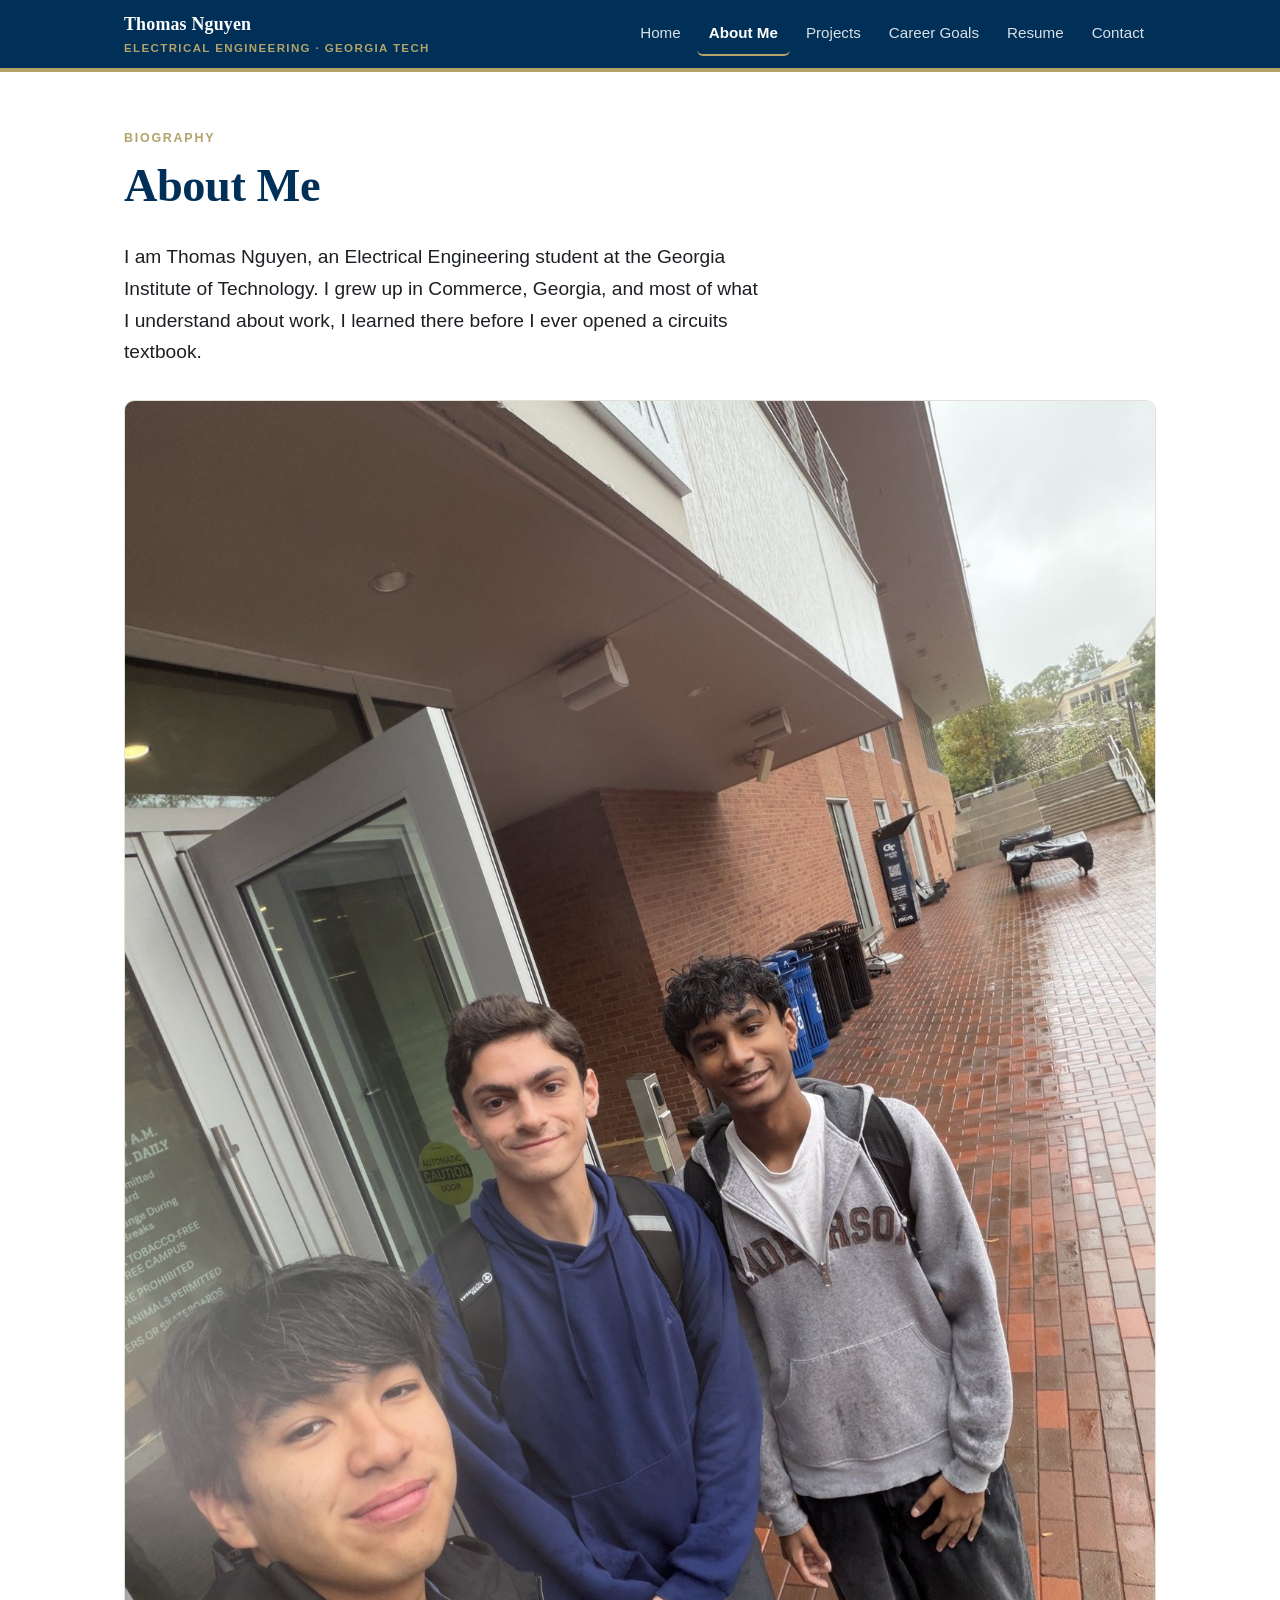
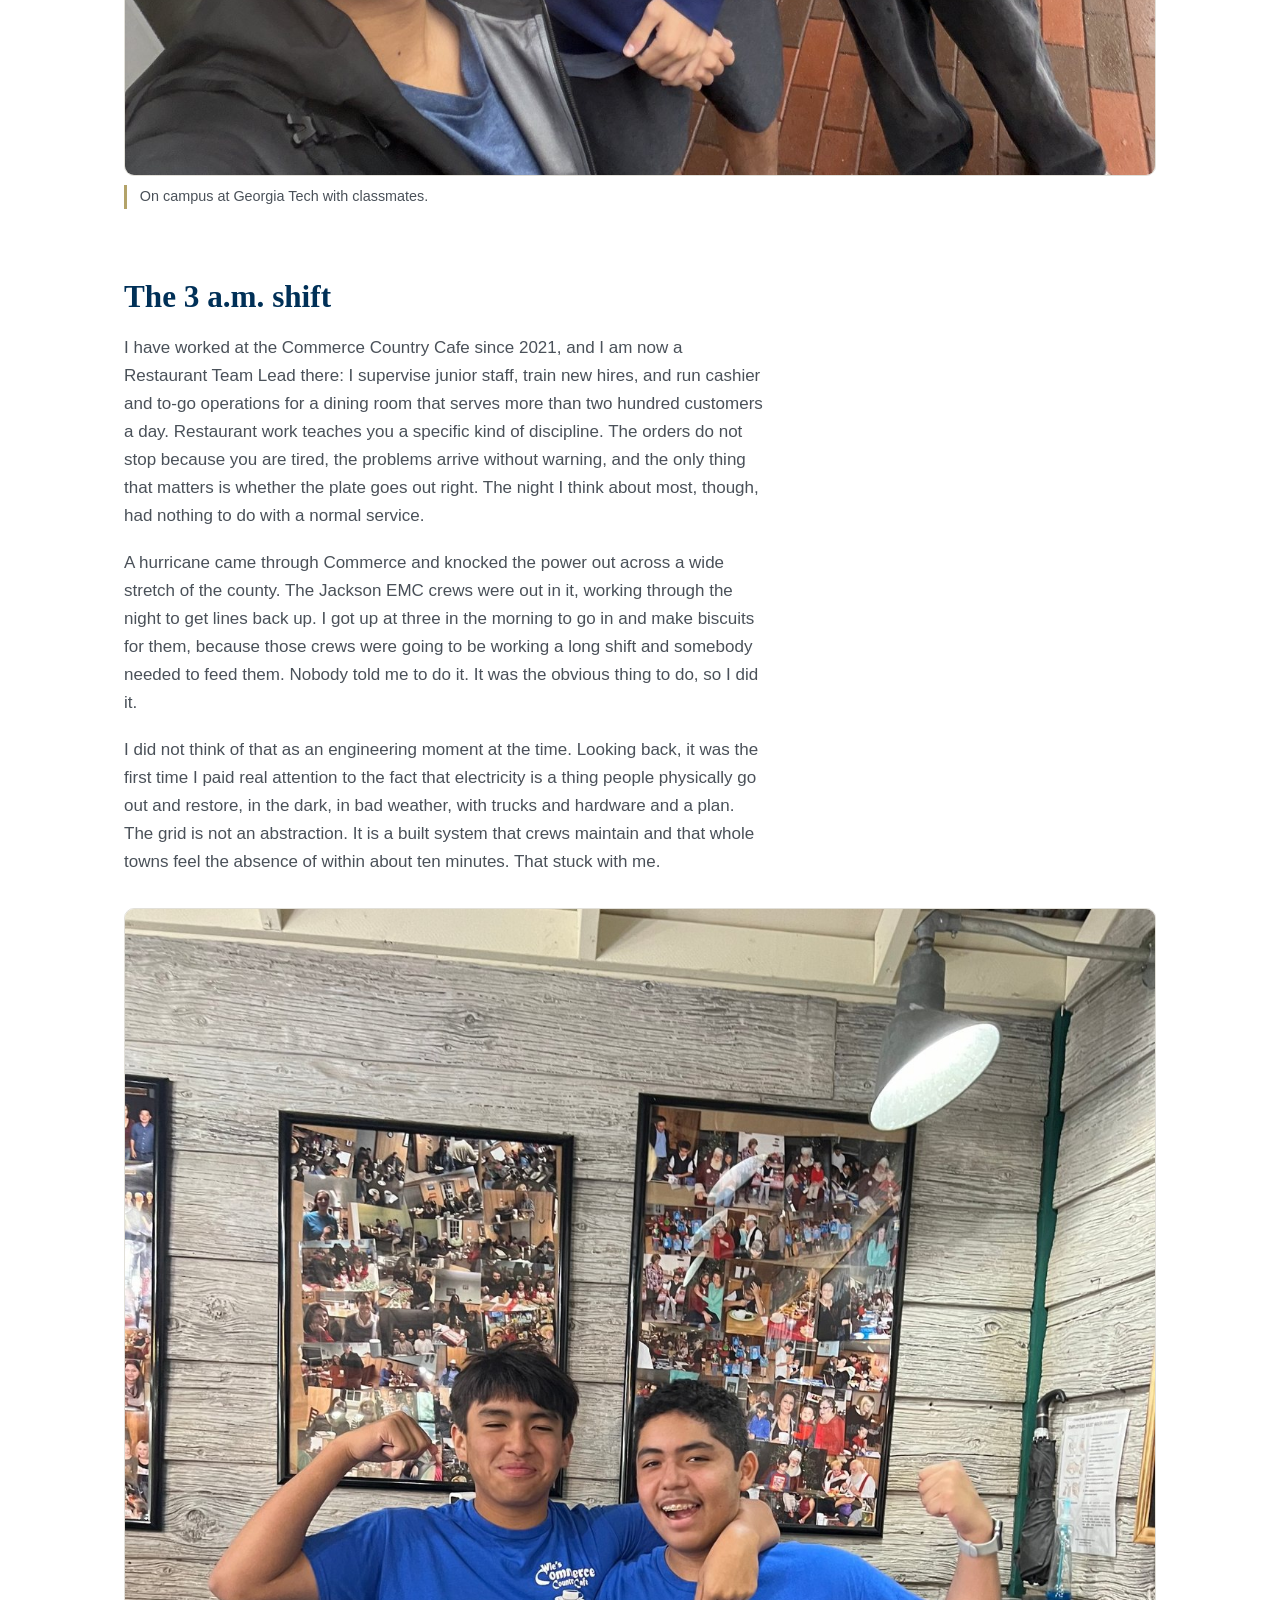
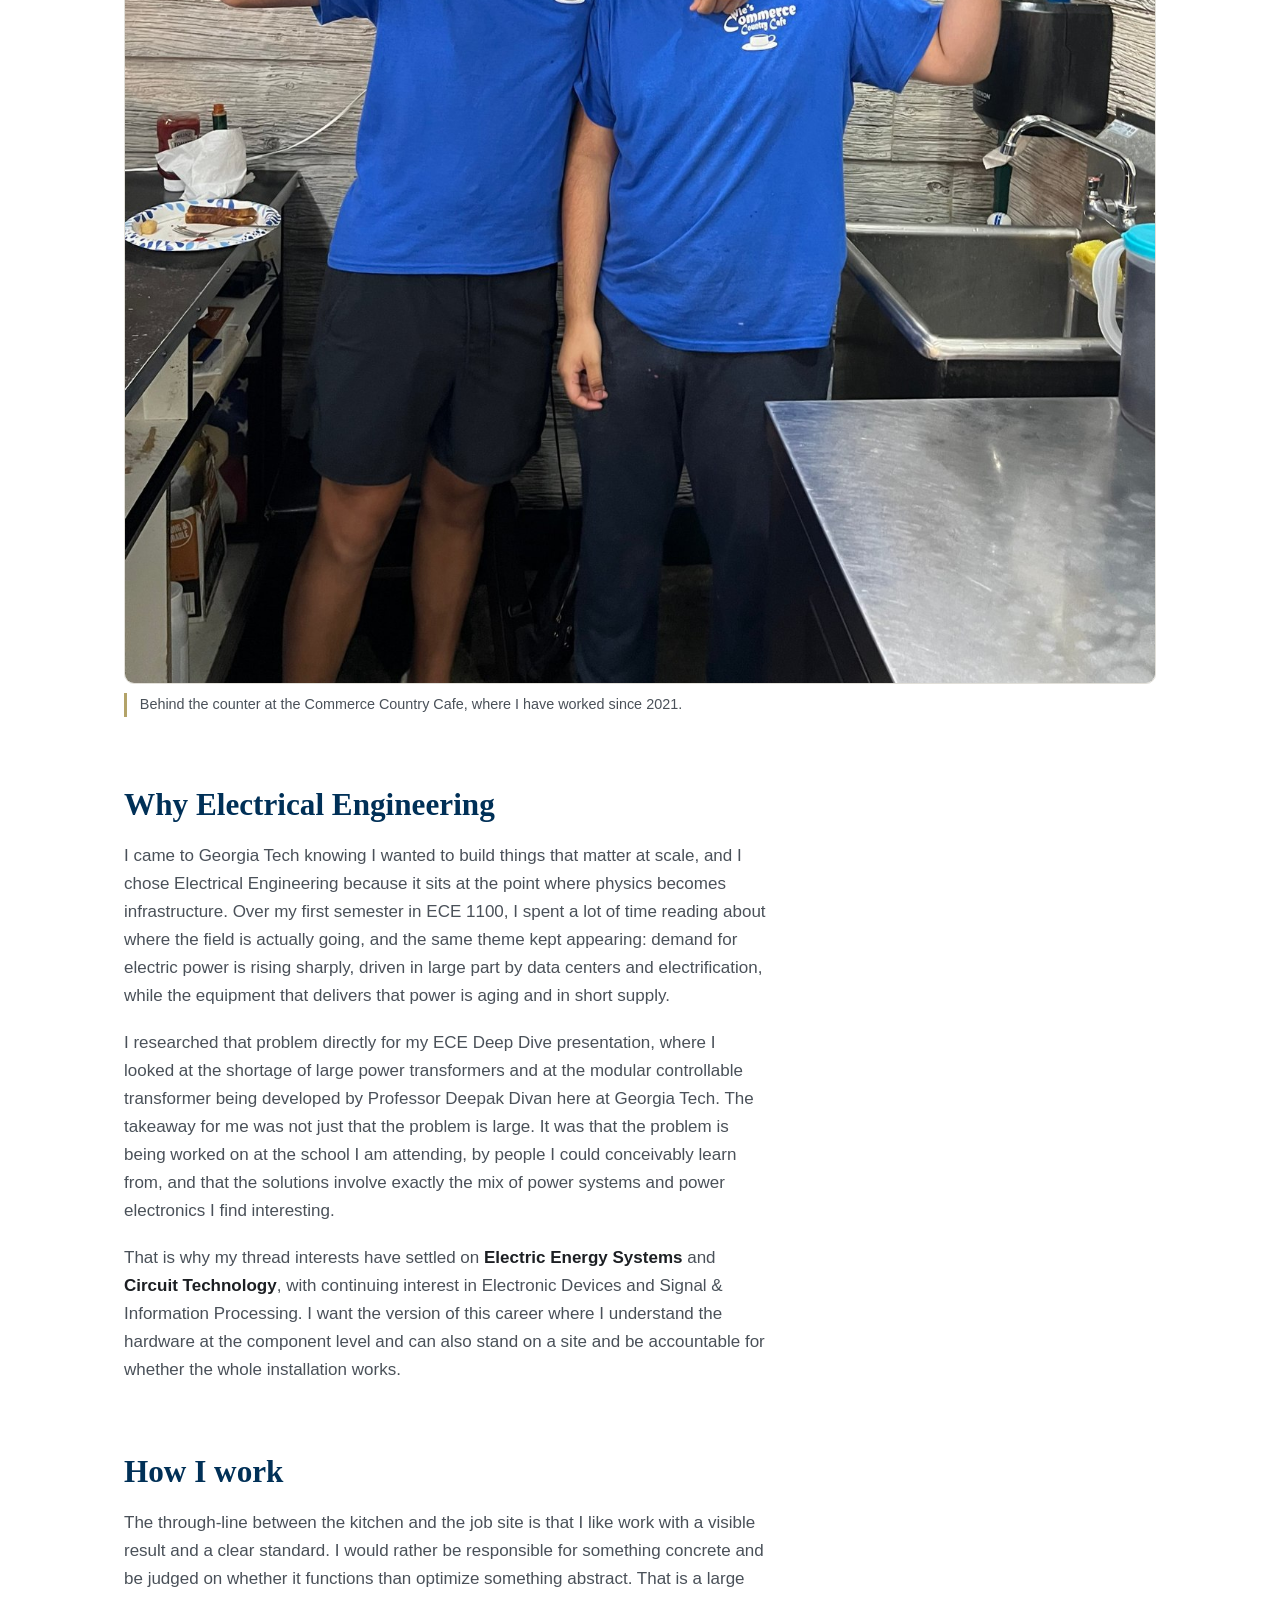
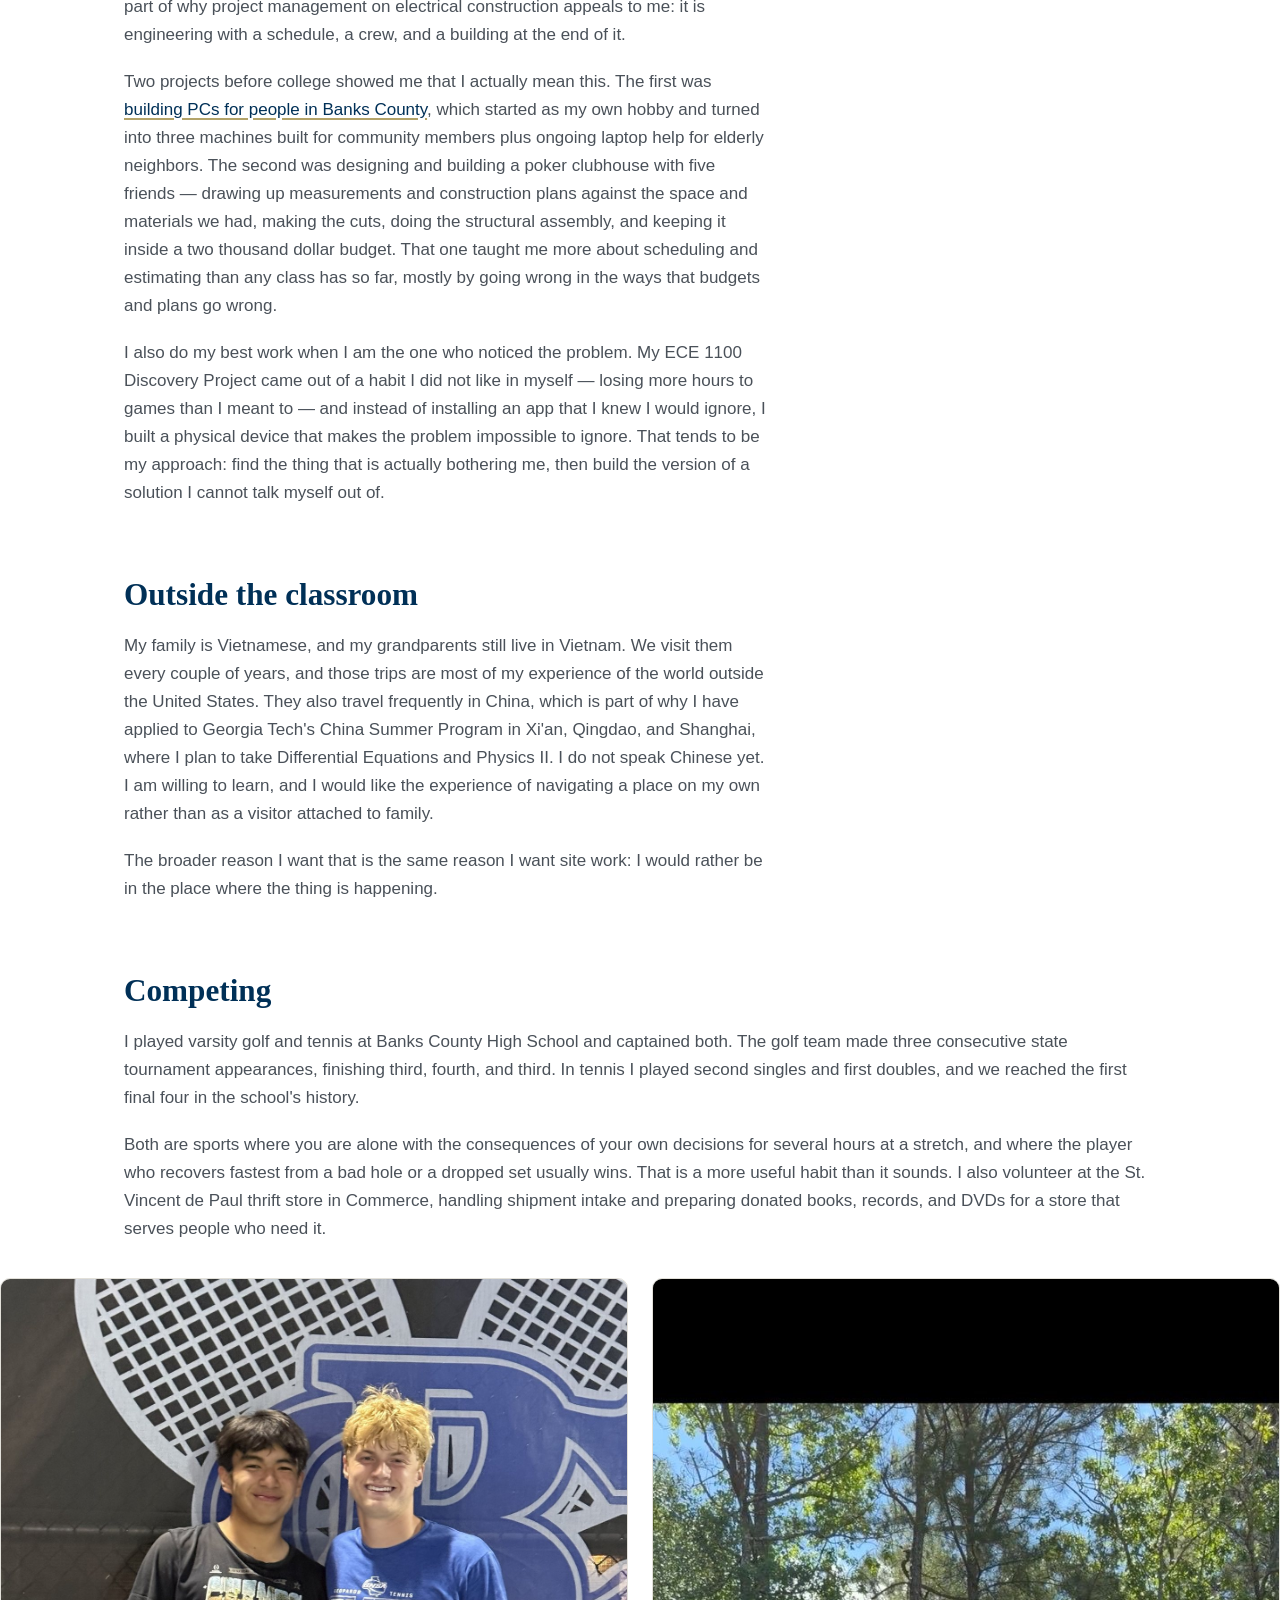
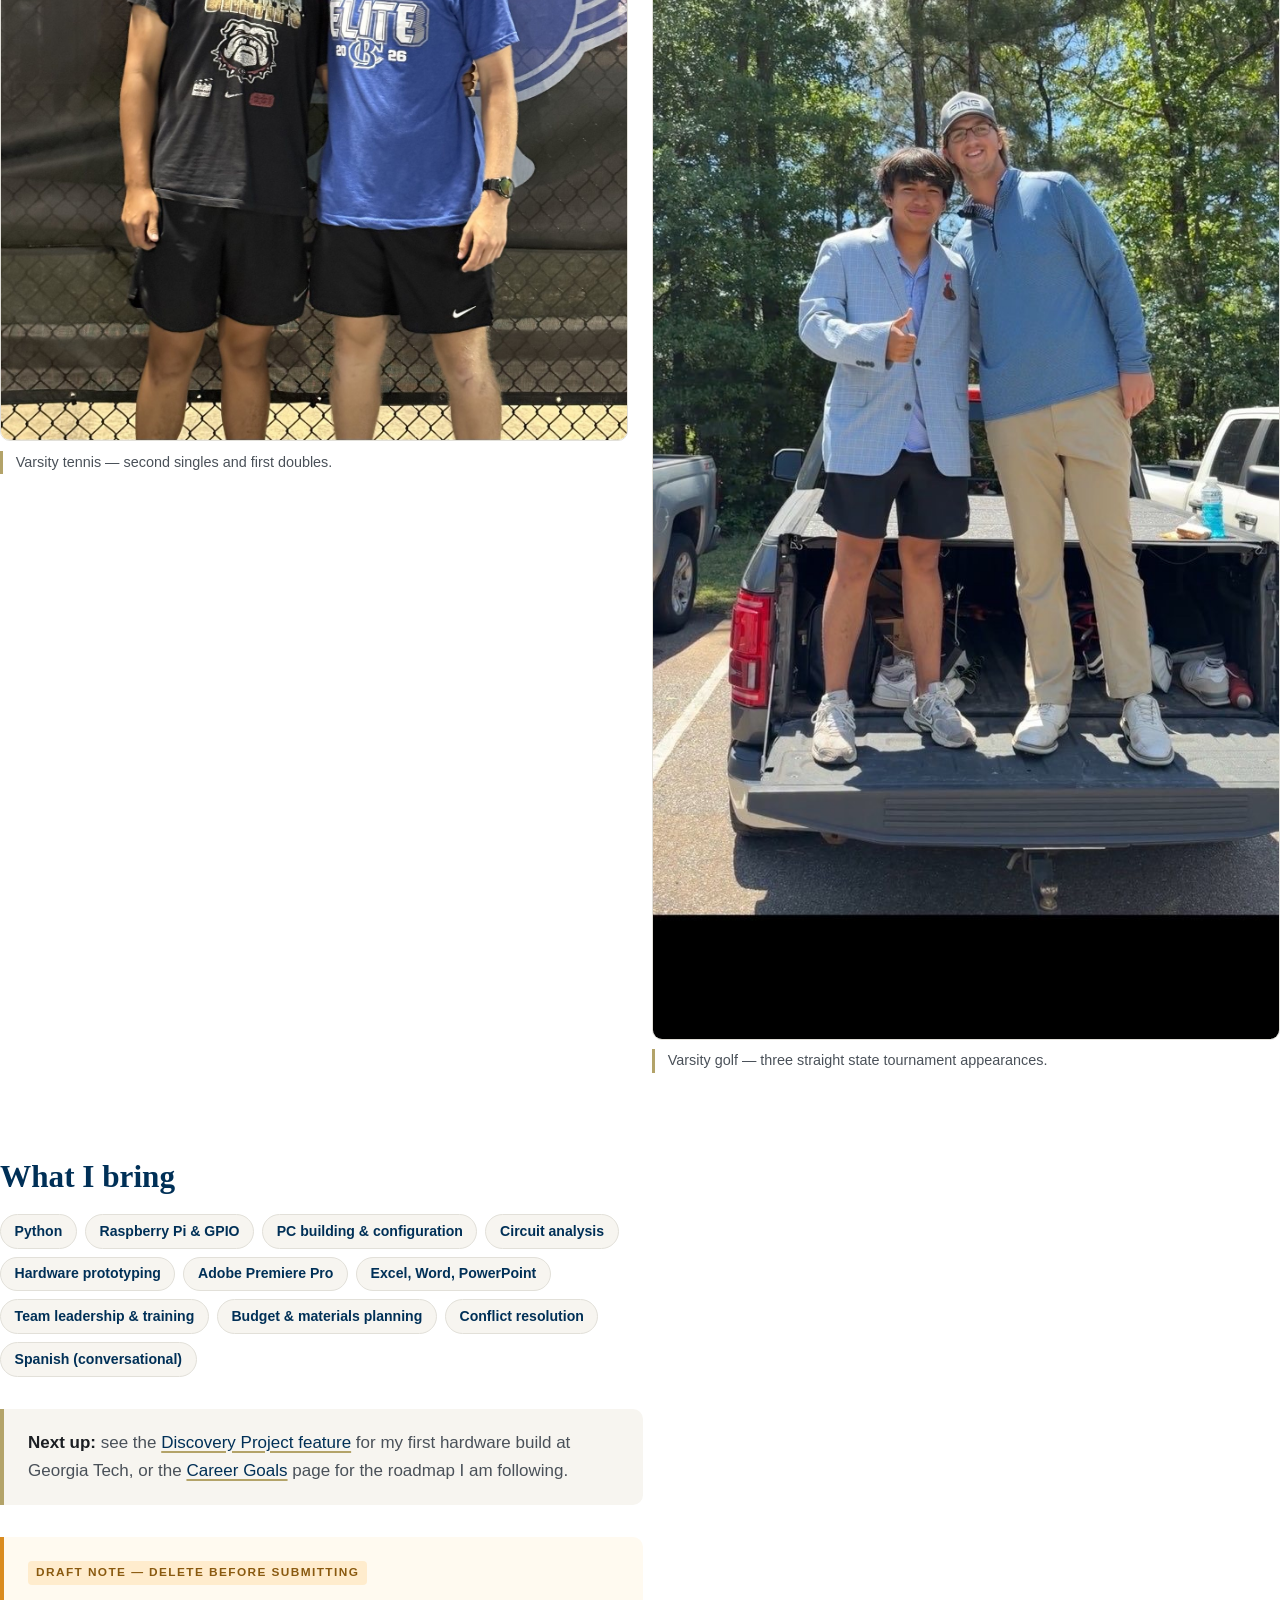
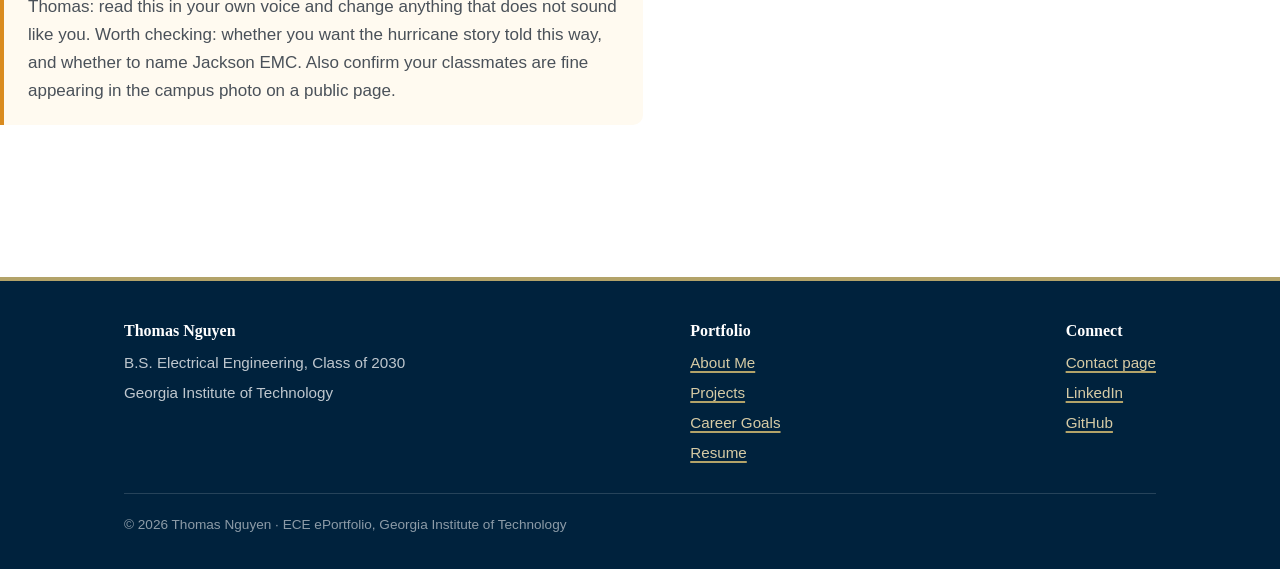
==== about.html @ ccd6135b "New cover portrait, cafe photo, and real course lists - Cover portrait cropped from the beach photo " ====
<!DOCTYPE html>
<html lang="en">
<head>
<meta charset="utf-8">
<meta name="viewport" content="width=device-width, initial-scale=1">
<title>About Me | Thomas Nguyen</title>
<meta name="description" content="Biography of Thomas Nguyen, Electrical Engineering student at Georgia Tech from Commerce, Georgia.">
<link rel="stylesheet" href="assets/css/style.css">
</head>
<body>
<a class="skip" href="#main">Skip to content</a>

<header class="site-header">
  <div class="wrap">
    <a class="brand" href="index.html">Thomas Nguyen<span>Electrical Engineering &middot; Georgia Tech</span></a>
    <button class="nav-toggle" aria-expanded="false" aria-controls="site-nav">Menu</button>
    <nav class="site-nav" id="site-nav" aria-label="Main">
      <ul>
        <li><a href="index.html">Home</a></li>
        <li><a href="about.html" aria-current="page">About Me</a></li>
        <li><a href="projects.html">Projects</a></li>
        <li><a href="career-goals.html">Career Goals</a></li>
        <li><a href="resume.html">Resume</a></li>
        <li><a href="contact.html">Contact</a></li>
      </ul>
    </nav>
  </div>
</header>

<main id="main">

  <section class="section">
    <div class="wrap">
      <div class="prose">
        <p class="eyebrow">Biography</p>
        <h1 style="margin-top:0">About Me</h1>
        <p class="lede">I am Thomas Nguyen, an Electrical Engineering student at the Georgia
          Institute of Technology. I grew up in Commerce, Georgia, and most of what I
          understand about work, I learned there before I ever opened a circuits textbook.</p>
      </div>

      <figure>
        <img src="assets/img/campus.jpg" alt="Thomas Nguyen with two classmates outside a building on the Georgia Tech campus">
        <figcaption>On campus at Georgia Tech with classmates.</figcaption>
      </figure>

      <div class="prose">
        <h2>The 3 a.m. shift</h2>
        <p>I have worked at the Commerce Country Cafe since 2021, and I am now a Restaurant
          Team Lead there: I supervise junior staff, train new hires, and run cashier and to-go
          operations for a dining room that serves more than two hundred customers a day.
          Restaurant work teaches you a specific kind of discipline. The orders do not stop
          because you are tired, the problems arrive without warning, and the only thing that
          matters is whether the plate goes out right. The night I think about most, though, had
          nothing to do with a normal service.</p>
        <p>A hurricane came through Commerce and knocked the power out across a wide stretch
          of the county. The Jackson EMC crews were out in it, working through the night to
          get lines back up. I got up at three in the morning to go in and make biscuits for
          them, because those crews were going to be working a long shift and somebody needed
          to feed them. Nobody told me to do it. It was the obvious thing to do, so I did it.</p>
        <p>I did not think of that as an engineering moment at the time. Looking back, it was
          the first time I paid real attention to the fact that electricity is a thing people
          physically go out and restore, in the dark, in bad weather, with trucks and hardware
          and a plan. The grid is not an abstraction. It is a built system that crews maintain
          and that whole towns feel the absence of within about ten minutes. That stuck with me.</p>

      </div>

      <figure>
        <img src="assets/img/cafe.jpg" alt="Thomas Nguyen with a coworker in Commerce Country Cafe shirts behind the counter">
        <figcaption>Behind the counter at the Commerce Country Cafe, where I have worked since 2021.</figcaption>
      </figure>

      <div class="prose">
        <h2>Why Electrical Engineering</h2>
        <p>I came to Georgia Tech knowing I wanted to build things that matter at scale, and
          I chose Electrical Engineering because it sits at the point where physics becomes
          infrastructure. Over my first semester in ECE 1100, I spent a lot of time reading
          about where the field is actually going, and the same theme kept appearing: demand
          for electric power is rising sharply, driven in large part by data centers and
          electrification, while the equipment that delivers that power is aging and in short
          supply.</p>
        <p>I researched that problem directly for my ECE Deep Dive presentation, where I
          looked at the shortage of large power transformers and at the modular controllable
          transformer being developed by Professor Deepak Divan here at Georgia Tech. The
          takeaway for me was not just that the problem is large. It was that the problem is
          being worked on at the school I am attending, by people I could conceivably learn
          from, and that the solutions involve exactly the mix of power systems and power
          electronics I find interesting.</p>
        <p>That is why my thread interests have settled on <strong>Electric Energy Systems</strong>
          and <strong>Circuit Technology</strong>, with continuing interest in Electronic
          Devices and Signal &amp; Information Processing. I want the version of this career
          where I understand the hardware at the component level and can also stand on a site
          and be accountable for whether the whole installation works.</p>

        <h2>How I work</h2>
        <p>The through-line between the kitchen and the job site is that I like work with a
          visible result and a clear standard. I would rather be responsible for something
          concrete and be judged on whether it functions than optimize something abstract.
          That is a large part of why project management on electrical construction appeals
          to me: it is engineering with a schedule, a crew, and a building at the end of it.</p>
        <p>Two projects before college showed me that I actually mean this. The first was
          <a href="pc-building.html">building PCs for people in Banks County</a>, which started as
          my own hobby and turned into three machines built for community members plus ongoing
          laptop help for elderly neighbors. The second was designing and building a poker
          clubhouse with five friends &mdash; drawing up measurements and construction plans
          against the space and materials we had, making the cuts, doing the structural assembly,
          and keeping it inside a two thousand dollar budget. That one taught me more about
          scheduling and estimating than any class has so far, mostly by going wrong in the ways
          that budgets and plans go wrong.</p>
        <p>I also do my best work when I am the one who noticed the problem. My ECE 1100
          Discovery Project came out of a habit I did not like in myself &mdash; losing more
          hours to games than I meant to &mdash; and instead of installing an app that I knew
          I would ignore, I built a physical device that makes the problem impossible to
          ignore. That tends to be my approach: find the thing that is actually bothering me,
          then build the version of a solution I cannot talk myself out of.</p>

        <h2>Outside the classroom</h2>
        <p>My family is Vietnamese, and my grandparents still live in Vietnam. We visit them
          every couple of years, and those trips are most of my experience of the world
          outside the United States. They also travel frequently in China, which is part of
          why I have applied to Georgia Tech's China Summer Program in Xi'an, Qingdao, and
          Shanghai, where I plan to take Differential Equations and Physics II. I do not speak
          Chinese yet. I am willing to learn, and I would like the experience of navigating a
          place on my own rather than as a visitor attached to family.</p>
        <p>The broader reason I want that is the same reason I want site work: I would rather
          be in the place where the thing is happening.</p>
      </div>

        <h2>Competing</h2>
        <p>I played varsity golf and tennis at Banks County High School and captained both. The
          golf team made three consecutive state tournament appearances, finishing third, fourth,
          and third. In tennis I played second singles and first doubles, and we reached the
          first final four in the school's history.</p>
        <p>Both are sports where you are alone with the consequences of your own decisions for
          several hours at a stretch, and where the player who recovers fastest from a bad hole or
          a dropped set usually wins. That is a more useful habit than it sounds. I also volunteer
          at the St. Vincent de Paul thrift store in Commerce, handling shipment intake and
          preparing donated books, records, and DVDs for a store that serves people who need it.</p>
      </div>

      <div class="grid" style="grid-template-columns:repeat(auto-fit,minmax(280px,1fr))">
        <figure style="margin:1rem 0">
          <img src="assets/img/tennis.jpg" alt="Thomas Nguyen with a teammate at the tennis courts">
          <figcaption>Varsity tennis &mdash; second singles and first doubles.</figcaption>
        </figure>
        <figure style="margin:1rem 0">
          <img src="assets/img/golf.jpg" alt="Thomas Nguyen in a blazer with a teammate at a golf tournament">
          <figcaption>Varsity golf &mdash; three straight state tournament appearances.</figcaption>
        </figure>
      </div>

      <div class="prose">

      <h2 class="prose">What I bring</h2>
      <ul class="tags">
        <li>Python</li>
        <li>Raspberry Pi &amp; GPIO</li>
        <li>PC building &amp; configuration</li>
        <li>Circuit analysis</li>
        <li>Hardware prototyping</li>
        <li>Adobe Premiere Pro</li>
        <li>Excel, Word, PowerPoint</li>
        <li>Team leadership &amp; training</li>
        <li>Budget &amp; materials planning</li>
        <li>Conflict resolution</li>
        <li>Spanish (conversational)</li>
      </ul>

      <div class="callout">
        <p><strong>Next up:</strong> see the <a href="discovery-project.html">Discovery Project
          feature</a> for my first hardware build at Georgia Tech, or the
          <a href="career-goals.html">Career Goals</a> page for the roadmap I am following.</p>
      </div>

      <div class="callout callout--todo">
        <p class="callout__label">Draft note &mdash; delete before submitting</p>
        <p>Thomas: read this in your own voice and change anything that does not sound like you.
          Worth checking: whether you want the hurricane story told this way, and whether to name
          Jackson EMC. Also confirm your classmates are fine appearing in the campus photo on a
          public page.</p>
      </div>
    </div>
  </section>

</main>

<footer class="site-footer">
  <div class="wrap">
    <div>
      <h3>Thomas Nguyen</h3>
      <ul>
        <li>B.S. Electrical Engineering, Class of 2030</li>
        <li>Georgia Institute of Technology</li>
      </ul>
    </div>
    <div>
      <h3>Portfolio</h3>
      <ul>
        <li><a href="about.html">About Me</a></li>
        <li><a href="projects.html">Projects</a></li>
        <li><a href="career-goals.html">Career Goals</a></li>
        <li><a href="resume.html">Resume</a></li>
      </ul>
    </div>
    <div>
      <h3>Connect</h3>
      <ul>
        <li><a href="contact.html">Contact page</a></li>
        <li><a href="https://www.linkedin.com/in/thomasngt01" target="_blank" rel="noopener">LinkedIn</a></li>
        <li><a href="https://github.com/thethomas170">GitHub</a></li>
      </ul>
    </div>
    <p class="fine">&copy; 2026 Thomas Nguyen &middot; ECE ePortfolio, Georgia Institute of Technology</p>
  </div>
</footer>

<script>
  (function () {
    var btn = document.querySelector('.nav-toggle');
    var nav = document.getElementById('site-nav');
    if (!btn || !nav) return;
    btn.addEventListener('click', function () {
      var open = nav.classList.toggle('is-open');
      btn.setAttribute('aria-expanded', open ? 'true' : 'false');
    });
  })();
</script>
</body>
</html>
---- assets/css/style.css ----
/* ===========================================================
   Thomas Nguyen — ECE ePortfolio
   Georgia Tech palette: Tech Navy #003057, Tech Gold #B3A369
   =========================================================== */

:root {
  --navy: #003057;
  --navy-deep: #00223d;
  --gold: #b3a369;
  --gold-light: #d6cba5;
  --ink: #1c1f23;
  --ink-soft: #4a5159;
  --paper: #ffffff;
  --paper-warm: #f7f5f0;
  --line: #e2e0d9;
  --maxw: 1080px;
  --radius: 10px;
  --shadow: 0 1px 3px rgba(0, 48, 87, 0.08), 0 8px 24px rgba(0, 48, 87, 0.06);
}

*,
*::before,
*::after {
  box-sizing: border-box;
}

html {
  scroll-behavior: smooth;
}

body {
  margin: 0;
  font-family: "Source Sans 3", "Source Sans Pro", -apple-system,
    BlinkMacSystemFont, "Segoe UI", Roboto, Helvetica, Arial, sans-serif;
  font-size: 1.0625rem;
  line-height: 1.65;
  color: var(--ink);
  background: var(--paper);
  -webkit-font-smoothing: antialiased;
}

/* ---------- Typography ---------- */

h1,
h2,
h3,
h4 {
  font-family: Georgia, "Times New Roman", serif;
  color: var(--navy);
  line-height: 1.2;
  margin: 0 0 0.6em;
  font-weight: 700;
}

h1 {
  font-size: clamp(2rem, 4.5vw, 2.9rem);
  letter-spacing: -0.01em;
}
h2 {
  font-size: clamp(1.5rem, 3vw, 1.95rem);
  margin-top: 2.2em;
}
h3 {
  font-size: 1.2rem;
  margin-top: 1.8em;
}
h2 + h3 {
  margin-top: 1em;
}

p,
li {
  color: var(--ink-soft);
}

p {
  margin: 0 0 1.1em;
}

a {
  color: var(--navy);
  text-decoration-color: var(--gold);
  text-decoration-thickness: 2px;
  text-underline-offset: 3px;
}

a:hover {
  color: var(--gold);
}

strong {
  color: var(--ink);
}

.lede {
  font-size: 1.2rem;
  color: var(--ink);
}

.eyebrow {
  font-family: "Source Sans 3", sans-serif;
  text-transform: uppercase;
  letter-spacing: 0.14em;
  font-size: 0.78rem;
  font-weight: 700;
  color: var(--gold);
  margin: 0 0 0.75em;
}

/* ---------- Layout ---------- */

.wrap {
  max-width: var(--maxw);
  margin: 0 auto;
  padding: 0 1.5rem;
}

.section {
  padding: 3.5rem 0;
}

.section--warm {
  background: var(--paper-warm);
  border-top: 1px solid var(--line);
  border-bottom: 1px solid var(--line);
}

.prose {
  max-width: 68ch;
}

/* ---------- Skip link ---------- */

.skip {
  position: absolute;
  left: -9999px;
  top: 0;
  background: var(--gold);
  color: var(--navy-deep);
  padding: 0.6rem 1rem;
  z-index: 200;
  font-weight: 700;
}
.skip:focus {
  left: 0;
}

/* ---------- Header / nav ---------- */

.site-header {
  background: var(--navy);
  border-bottom: 4px solid var(--gold);
  position: sticky;
  top: 0;
  z-index: 100;
}

.site-header .wrap {
  display: flex;
  align-items: center;
  justify-content: space-between;
  gap: 1rem;
  min-height: 68px;
  flex-wrap: wrap;
}

.brand {
  font-family: Georgia, serif;
  font-size: 1.12rem;
  font-weight: 700;
  color: #fff;
  text-decoration: none;
  letter-spacing: 0.01em;
}

.brand span {
  color: var(--gold);
  display: block;
  font-family: "Source Sans 3", sans-serif;
  font-size: 0.72rem;
  font-weight: 600;
  letter-spacing: 0.12em;
  text-transform: uppercase;
}

.brand:hover {
  color: #fff;
}

.nav-toggle {
  display: none;
  background: none;
  border: 1px solid rgba(255, 255, 255, 0.35);
  color: #fff;
  font: inherit;
  font-size: 0.9rem;
  padding: 0.4rem 0.7rem;
  border-radius: 6px;
  cursor: pointer;
}

.site-nav ul {
  display: flex;
  gap: 0.25rem;
  list-style: none;
  margin: 0;
  padding: 0;
  flex-wrap: wrap;
}

.site-nav a {
  display: block;
  padding: 0.5rem 0.75rem;
  color: rgba(255, 255, 255, 0.85);
  text-decoration: none;
  font-size: 0.95rem;
  border-radius: 6px;
  border-bottom: 2px solid transparent;
}

.site-nav a:hover {
  color: #fff;
  background: rgba(255, 255, 255, 0.08);
}

.site-nav a[aria-current="page"] {
  color: #fff;
  border-bottom-color: var(--gold);
  font-weight: 600;
}

@media (max-width: 760px) {
  .nav-toggle {
    display: block;
  }
  .site-nav {
    flex-basis: 100%;
    display: none;
    padding-bottom: 0.75rem;
  }
  .site-nav.is-open {
    display: block;
  }
  .site-nav ul {
    flex-direction: column;
  }
}

/* ---------- Hero ---------- */

.hero {
  background: linear-gradient(135deg, var(--navy-deep), var(--navy) 60%, #004a85);
  color: #fff;
  padding: 4rem 0;
  position: relative;
  overflow: hidden;
}

.hero::after {
  content: "";
  position: absolute;
  inset: 0;
  background-image: linear-gradient(
      rgba(179, 163, 105, 0.07) 1px,
      transparent 1px
    ),
    linear-gradient(90deg, rgba(179, 163, 105, 0.07) 1px, transparent 1px);
  background-size: 44px 44px;
  pointer-events: none;
}

.hero .wrap {
  position: relative;
  z-index: 1;
  display: grid;
  grid-template-columns: 1.4fr 1fr;
  gap: 2.5rem;
  align-items: center;
}

.hero h1,
.hero h2 {
  color: #fff;
}

.hero p {
  color: rgba(255, 255, 255, 0.9);
}

.hero .eyebrow {
  color: var(--gold-light);
}

@media (max-width: 820px) {
  .hero .wrap {
    grid-template-columns: 1fr;
  }
}

.portrait {
  width: 100%;
  max-width: 280px;
  aspect-ratio: 4 / 5;
  object-fit: cover;
  border-radius: var(--radius);
  border: 4px solid var(--gold);
  background: rgba(255, 255, 255, 0.08);
  justify-self: center;
}

/* ---------- Buttons ---------- */

.btn-row {
  display: flex;
  flex-wrap: wrap;
  gap: 0.75rem;
  margin-top: 1.5rem;
}

.btn {
  display: inline-block;
  padding: 0.7rem 1.4rem;
  border-radius: 6px;
  font-weight: 700;
  font-size: 0.97rem;
  text-decoration: none;
  border: 2px solid var(--gold);
  background: var(--gold);
  color: var(--navy-deep);
  transition: transform 0.12s ease, background 0.15s ease;
}

.btn:hover {
  background: var(--gold-light);
  color: var(--navy-deep);
  transform: translateY(-1px);
}

.btn--ghost {
  background: transparent;
  color: var(--gold);
}

.hero .btn--ghost {
  color: #fff;
}

.btn--ghost:hover {
  background: rgba(179, 163, 105, 0.16);
  color: var(--navy);
}

.hero .btn--ghost:hover {
  color: #fff;
}

.btn--navy {
  background: var(--navy);
  border-color: var(--navy);
  color: #fff;
}

.btn--navy:hover {
  background: var(--navy-deep);
  color: #fff;
}

/* ---------- Cards ---------- */

.grid {
  display: grid;
  gap: 1.5rem;
  grid-template-columns: repeat(auto-fit, minmax(260px, 1fr));
}

.card {
  background: var(--paper);
  border: 1px solid var(--line);
  border-radius: var(--radius);
  padding: 1.6rem;
  box-shadow: var(--shadow);
  display: flex;
  flex-direction: column;
}

.card h3 {
  margin-top: 0;
}

.card p:last-child {
  margin-bottom: 0;
}

.card--link {
  text-decoration: none;
  color: inherit;
  transition: transform 0.14s ease, box-shadow 0.14s ease;
}

.card--link:hover {
  transform: translateY(-3px);
  box-shadow: 0 2px 6px rgba(0, 48, 87, 0.1), 0 14px 32px rgba(0, 48, 87, 0.12);
  color: inherit;
}

.card--accent {
  border-top: 4px solid var(--gold);
}

.card__meta {
  font-size: 0.82rem;
  text-transform: uppercase;
  letter-spacing: 0.1em;
  font-weight: 700;
  color: var(--gold);
  margin-bottom: 0.5rem;
}

.card__more {
  margin-top: auto;
  padding-top: 1rem;
  font-weight: 700;
  color: var(--navy);
  font-size: 0.95rem;
}

/* ---------- Figures / media ---------- */

figure {
  margin: 2rem 0;
}

figure img,
.media img {
  width: 100%;
  border-radius: var(--radius);
  border: 1px solid var(--line);
  display: block;
}

figcaption {
  font-size: 0.9rem;
  color: var(--ink-soft);
  margin-top: 0.6rem;
  border-left: 3px solid var(--gold);
  padding-left: 0.8rem;
}

.placeholder {
  display: flex;
  flex-direction: column;
  align-items: center;
  justify-content: center;
  text-align: center;
  gap: 0.4rem;
  min-height: 240px;
  background: repeating-linear-gradient(
    45deg,
    var(--paper-warm),
    var(--paper-warm) 12px,
    #efece4 12px,
    #efece4 24px
  );
  border: 2px dashed var(--gold);
  border-radius: var(--radius);
  color: var(--ink-soft);
  padding: 1.5rem;
  font-size: 0.92rem;
}

.placeholder strong {
  color: var(--navy);
  font-family: Georgia, serif;
  font-size: 1.05rem;
}

.video-frame {
  position: relative;
  padding-bottom: 56.25%;
  height: 0;
  overflow: hidden;
  border-radius: var(--radius);
  border: 1px solid var(--line);
}

.video-frame iframe {
  position: absolute;
  inset: 0;
  width: 100%;
  height: 100%;
  border: 0;
}

/* ---------- Timeline ---------- */

.timeline {
  list-style: none;
  margin: 2rem 0;
  padding: 0 0 0 1.75rem;
  border-left: 2px solid var(--line);
}

.timeline li {
  position: relative;
  padding: 0 0 1.75rem;
}

.timeline li::before {
  content: "";
  position: absolute;
  left: -2.3rem;
  top: 0.45rem;
  width: 13px;
  height: 13px;
  border-radius: 50%;
  background: var(--gold);
  border: 2px solid var(--paper);
}

.timeline h3 {
  margin: 0 0 0.2rem;
  font-size: 1.1rem;
}

.timeline .when {
  display: block;
  font-size: 0.82rem;
  text-transform: uppercase;
  letter-spacing: 0.1em;
  font-weight: 700;
  color: var(--gold);
  margin-bottom: 0.4rem;
}

.timeline p {
  margin: 0;
}

/* ---------- Tags ---------- */

.tags {
  list-style: none;
  display: flex;
  flex-wrap: wrap;
  gap: 0.5rem;
  margin: 1rem 0;
  padding: 0;
}

.tags li {
  background: var(--paper-warm);
  border: 1px solid var(--line);
  border-radius: 999px;
  padding: 0.3rem 0.85rem;
  font-size: 0.88rem;
  color: var(--navy);
  font-weight: 600;
}

/* ---------- Resume block ---------- */

.resume {
  background: var(--paper);
  border: 1px solid var(--line);
  border-radius: var(--radius);
  box-shadow: var(--shadow);
  padding: 2.25rem;
}

.resume h2 {
  margin-top: 1.8rem;
  padding-bottom: 0.35rem;
  border-bottom: 2px solid var(--gold);
  font-size: 1.25rem;
}

.resume h2:first-of-type {
  margin-top: 0;
}

.resume-item {
  margin-bottom: 1.4rem;
}

.resume-item__head {
  display: flex;
  justify-content: space-between;
  gap: 1rem;
  flex-wrap: wrap;
  align-items: baseline;
}

.resume-item__head h3 {
  margin: 0;
  font-size: 1.05rem;
  font-family: "Source Sans 3", sans-serif;
}

.resume-item__when {
  font-size: 0.88rem;
  color: var(--ink-soft);
  font-weight: 600;
  white-space: nowrap;
}

.resume-item__sub {
  font-style: italic;
  color: var(--ink-soft);
  margin: 0.1rem 0 0.5rem;
  font-size: 0.97rem;
}

.resume ul {
  margin: 0.4rem 0 0;
  padding-left: 1.2rem;
}

.resume ul li {
  margin-bottom: 0.3rem;
}

/* ---------- Callout ---------- */

.callout {
  background: var(--paper-warm);
  border-left: 4px solid var(--gold);
  border-radius: 0 var(--radius) var(--radius) 0;
  padding: 1.25rem 1.5rem;
  margin: 2rem 0;
}

.callout p:last-child {
  margin-bottom: 0;
}

.callout--todo {
  background: #fffaf0;
  border-left-color: #d98b1f;
}

.callout__label {
  display: inline-block;
  font-size: 0.74rem;
  font-weight: 700;
  letter-spacing: 0.12em;
  text-transform: uppercase;
  color: #8a5a10;
  background: #ffeccd;
  padding: 0.15rem 0.5rem;
  border-radius: 4px;
  margin-bottom: 0.5rem;
}

/* ---------- Stats ---------- */

.stats {
  display: grid;
  grid-template-columns: repeat(auto-fit, minmax(150px, 1fr));
  gap: 1rem;
  margin: 2rem 0;
  list-style: none;
  padding: 0;
}

.stats li {
  background: var(--paper);
  border: 1px solid var(--line);
  border-top: 3px solid var(--gold);
  border-radius: var(--radius);
  padding: 1.1rem;
  text-align: center;
}

.stats .num {
  display: block;
  font-family: Georgia, serif;
  font-size: 1.75rem;
  font-weight: 700;
  color: var(--navy);
  line-height: 1.1;
}

.stats .label {
  font-size: 0.85rem;
  color: var(--ink-soft);
}

/* ---------- Footer ---------- */

.site-footer {
  background: var(--navy-deep);
  color: rgba(255, 255, 255, 0.75);
  padding: 2.5rem 0 2rem;
  margin-top: 4rem;
  border-top: 4px solid var(--gold);
}

.site-footer .wrap {
  display: flex;
  justify-content: space-between;
  gap: 1.5rem;
  flex-wrap: wrap;
}

.site-footer h3 {
  color: #fff;
  font-size: 1rem;
  margin: 0 0 0.6rem;
}

.site-footer a {
  color: var(--gold-light);
}

.site-footer a:hover {
  color: #fff;
}

.site-footer ul {
  list-style: none;
  margin: 0;
  padding: 0;
}

.site-footer li {
  margin-bottom: 0.3rem;
  color: rgba(255, 255, 255, 0.75);
  font-size: 0.95rem;
}

.site-footer .fine {
  flex-basis: 100%;
  border-top: 1px solid rgba(255, 255, 255, 0.15);
  padding-top: 1.25rem;
  font-size: 0.85rem;
  color: rgba(255, 255, 255, 0.55);
  margin: 0;
}

/* ---------- Print ---------- */

@media print {
  .site-header,
  .site-footer,
  .btn-row,
  .callout--todo {
    display: none !important;
  }
  body {
    font-size: 11pt;
  }
  .resume {
    border: 0;
    box-shadow: none;
    padding: 0;
  }
}
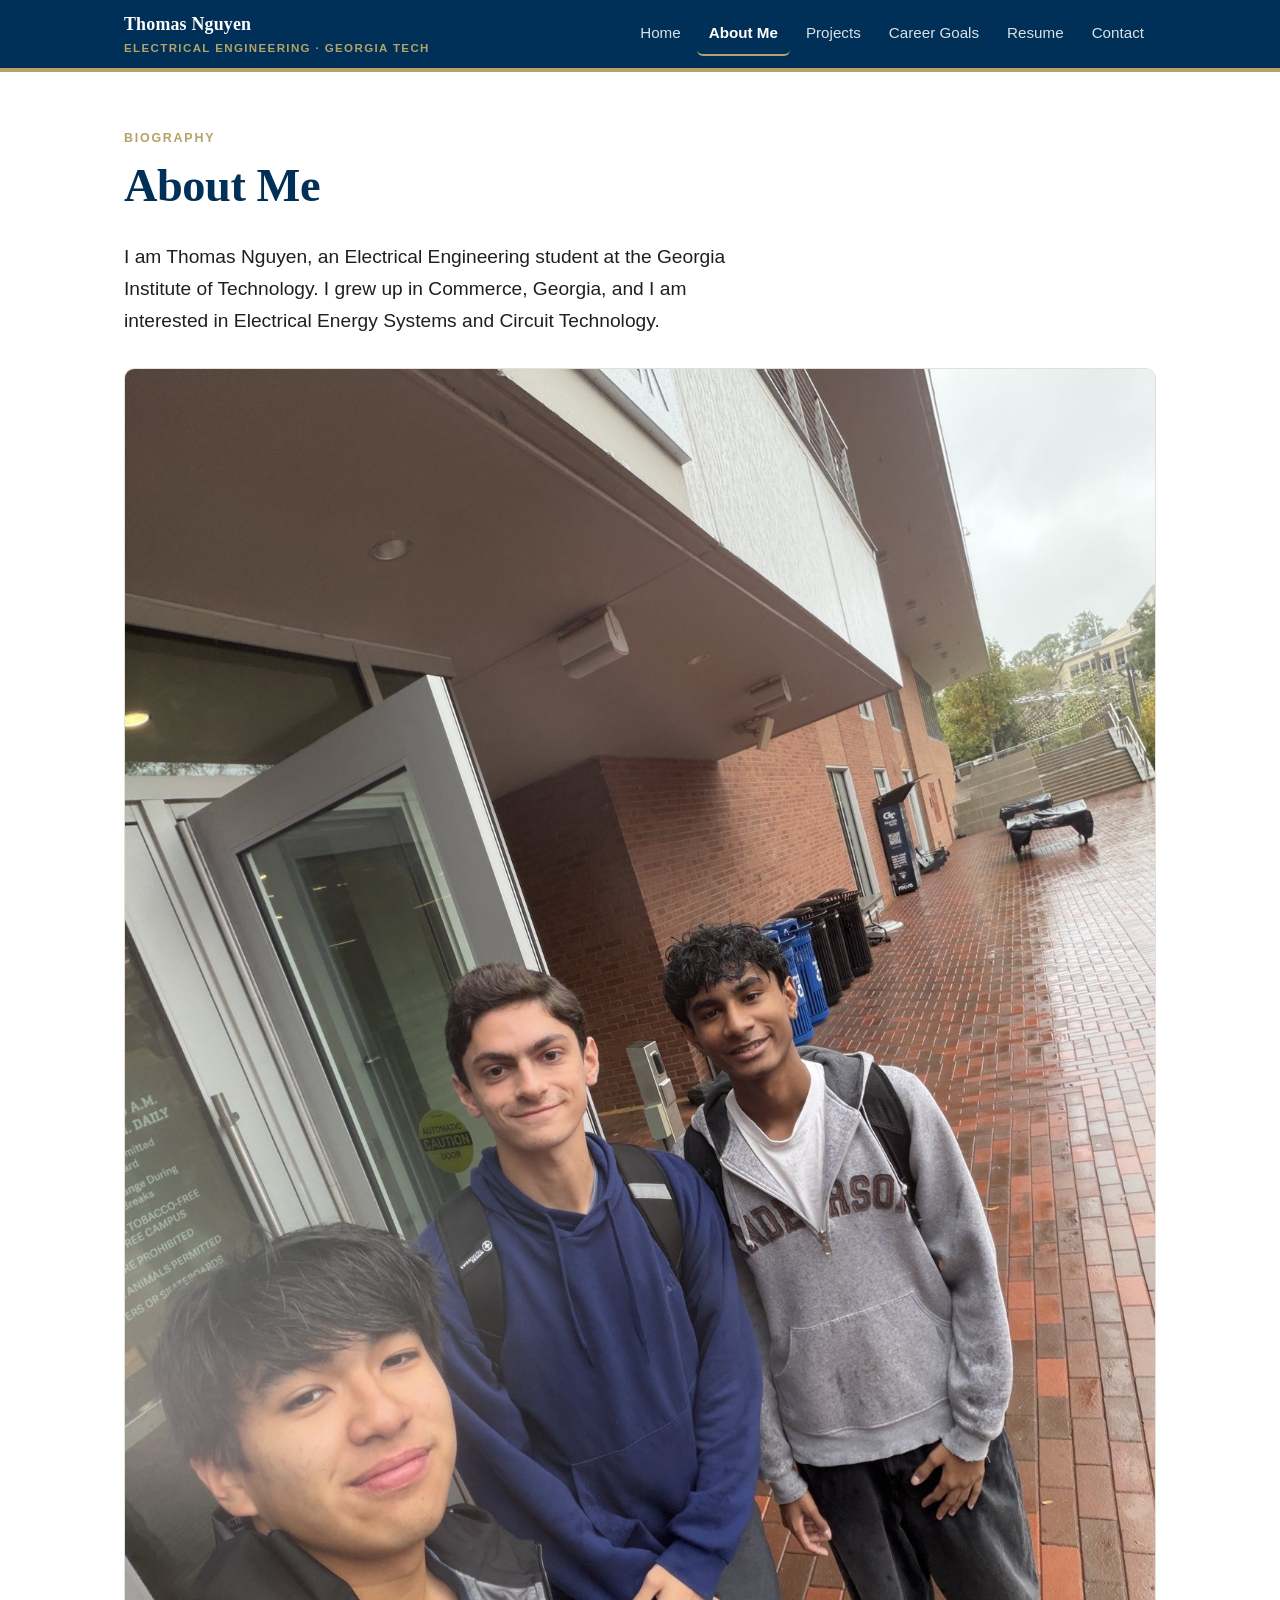
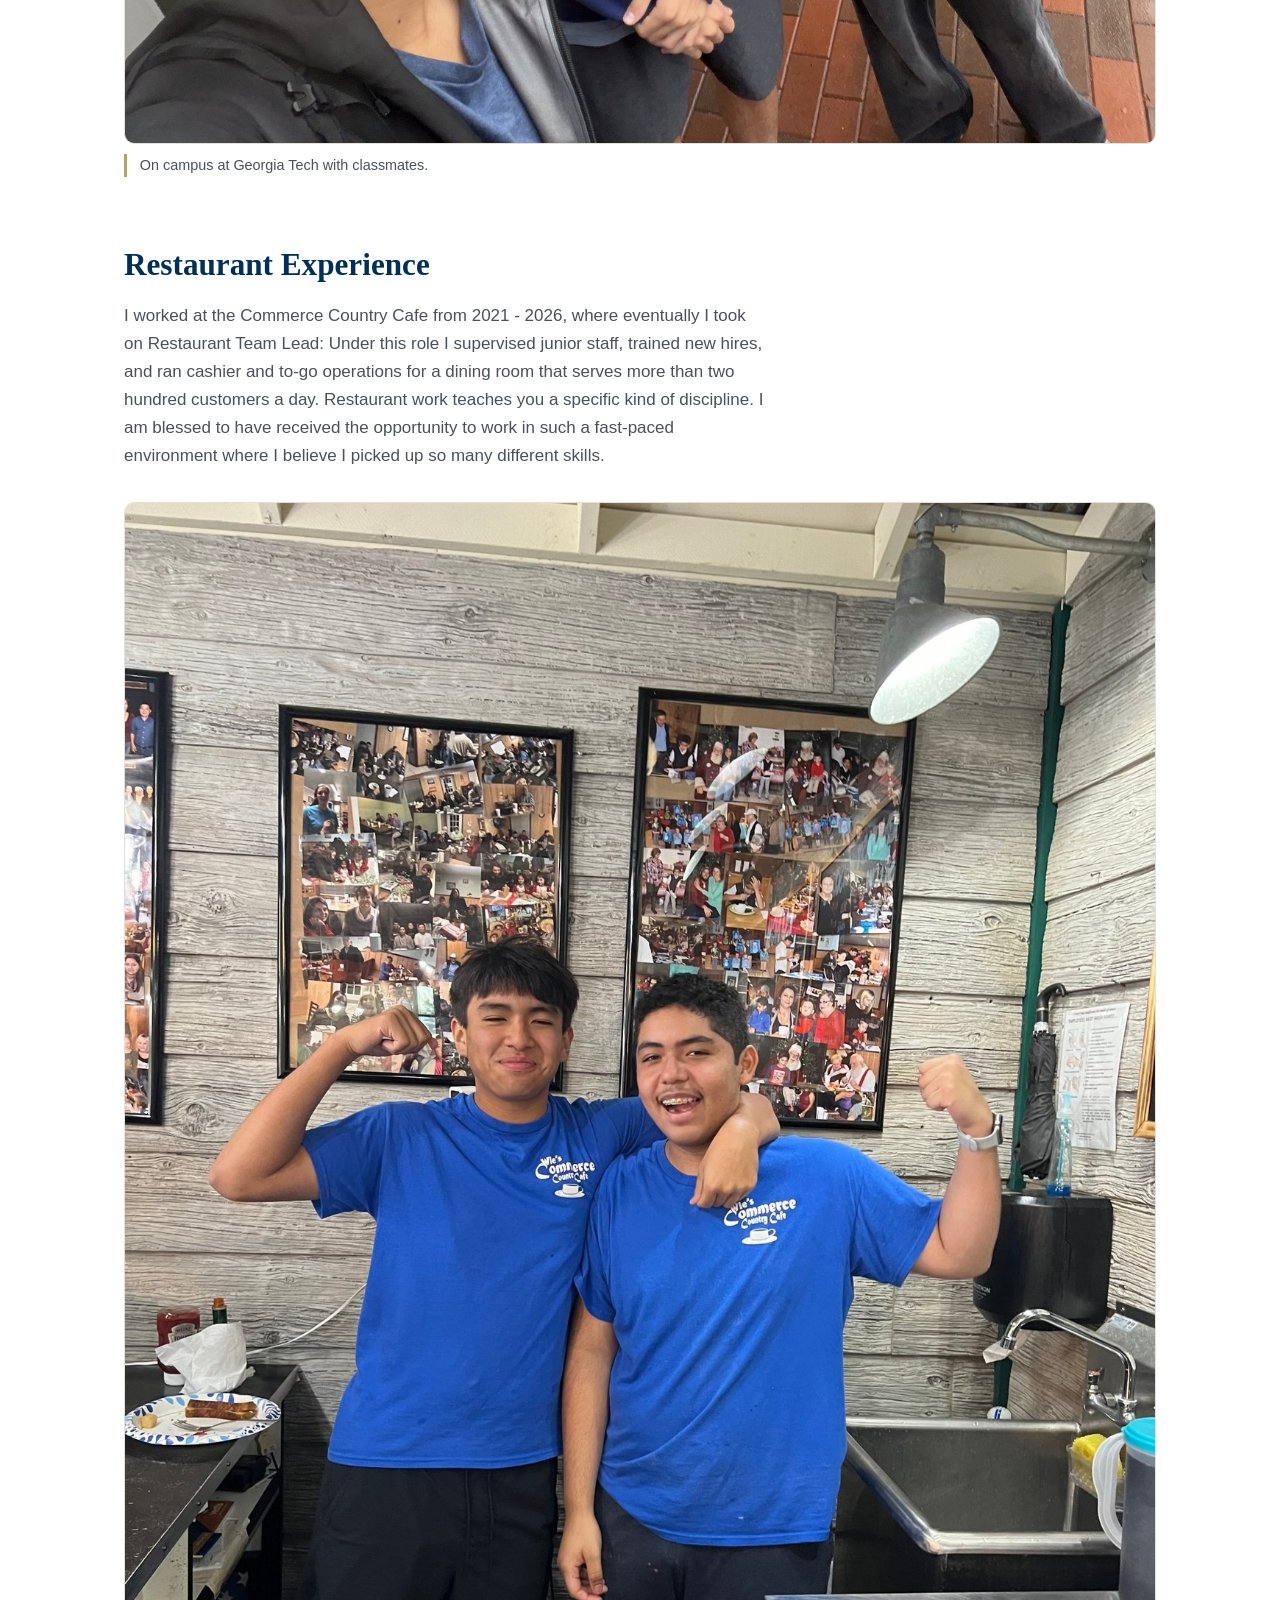
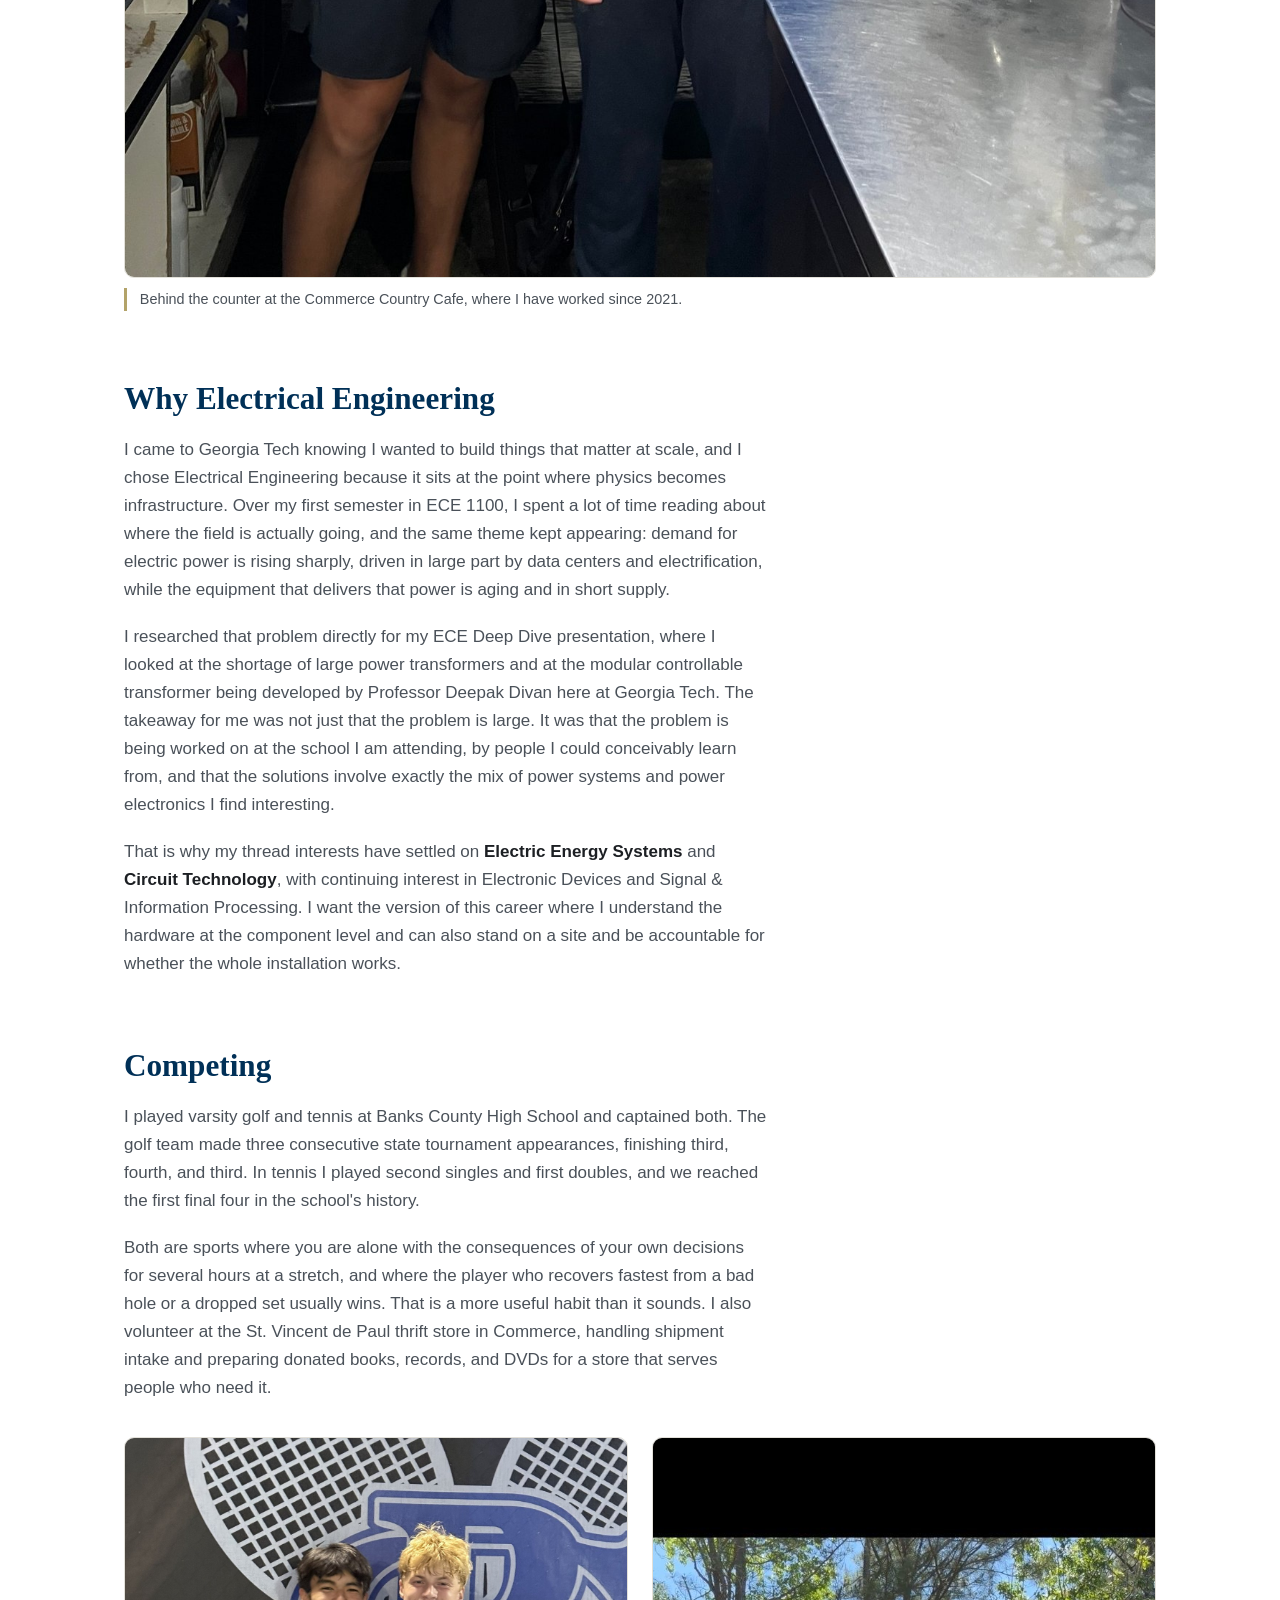
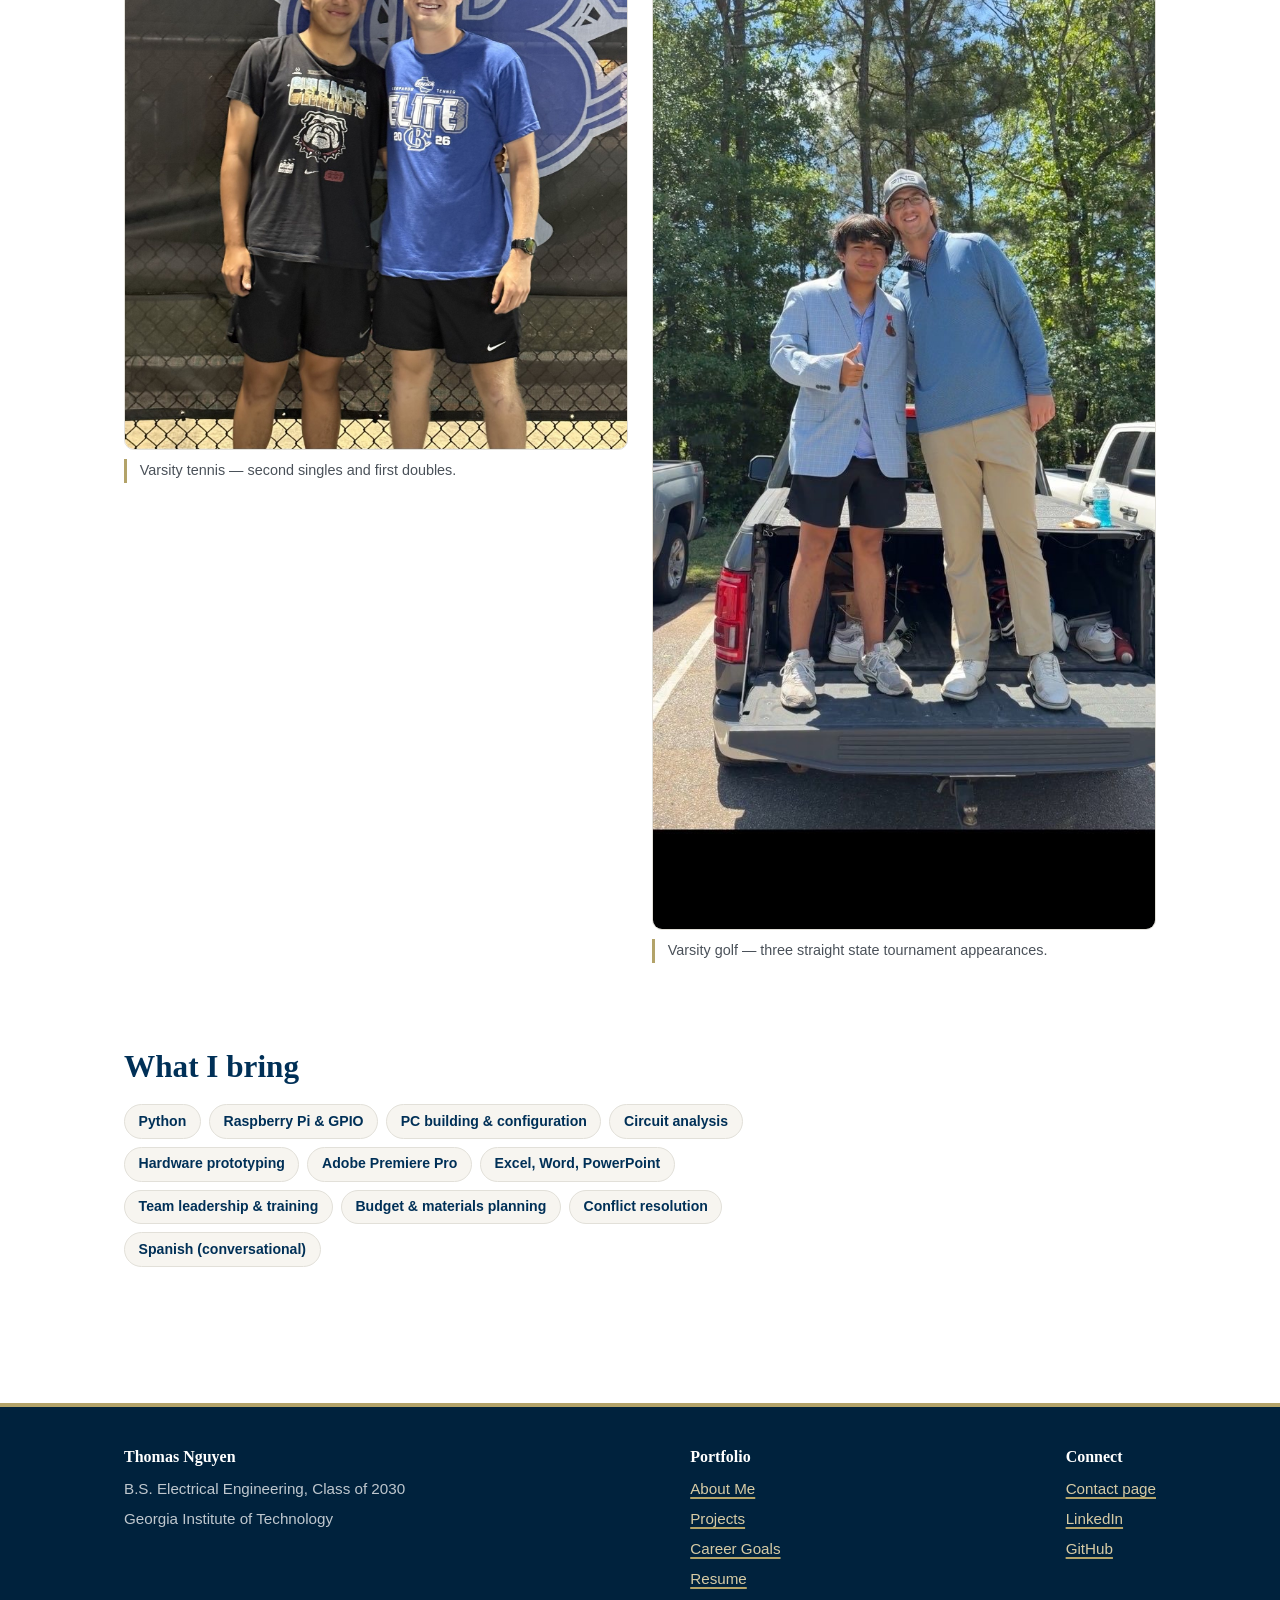
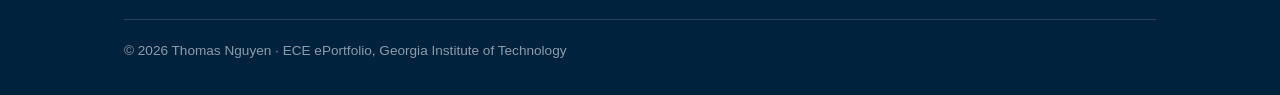
==== commit eb2b767a: "Update About Me with Thomas's edits; fix spelling Co-Authored-By: Claude Sonnet 5.5 <noreply@anthrop" ====
--- a/about.html
+++ b/about.html
@@ -35,8 +35,7 @@
         <p class="eyebrow">Biography</p>
         <h1 style="margin-top:0">About Me</h1>
         <p class="lede">I am Thomas Nguyen, an Electrical Engineering student at the Georgia
-          Institute of Technology. I grew up in Commerce, Georgia, and most of what I
-          understand about work, I learned there before I ever opened a circuits textbook.</p>
+          Institute of Technology. I grew up in Commerce, Georgia, and I am interested in Electrical Energy Systems and Circuit Technology.</p>
       </div>
 
       <figure>
@@ -45,24 +44,13 @@
       </figure>
 
       <div class="prose">
-        <h2>The 3 a.m. shift</h2>
-        <p>I have worked at the Commerce Country Cafe since 2021, and I am now a Restaurant
-          Team Lead there: I supervise junior staff, train new hires, and run cashier and to-go
+        <h2>Restaurant Experience</h2>
+        <p>I worked at the Commerce Country Cafe from 2021 - 2026, where eventually I took on Restaurant
+          Team Lead: Under this role I supervised junior staff, trained new hires, and ran cashier and to-go
           operations for a dining room that serves more than two hundred customers a day.
-          Restaurant work teaches you a specific kind of discipline. The orders do not stop
-          because you are tired, the problems arrive without warning, and the only thing that
-          matters is whether the plate goes out right. The night I think about most, though, had
-          nothing to do with a normal service.</p>
-        <p>A hurricane came through Commerce and knocked the power out across a wide stretch
-          of the county. The Jackson EMC crews were out in it, working through the night to
-          get lines back up. I got up at three in the morning to go in and make biscuits for
-          them, because those crews were going to be working a long shift and somebody needed
-          to feed them. Nobody told me to do it. It was the obvious thing to do, so I did it.</p>
-        <p>I did not think of that as an engineering moment at the time. Looking back, it was
-          the first time I paid real attention to the fact that electricity is a thing people
-          physically go out and restore, in the dark, in bad weather, with trucks and hardware
-          and a plan. The grid is not an abstraction. It is a built system that crews maintain
-          and that whole towns feel the absence of within about ten minutes. That stuck with me.</p>
+          Restaurant work teaches you a specific kind of discipline. I am blessed to have received the
+          opportunity to work in such a fast-paced environment where I believe I picked up so many
+          different skills.</p>
 
       </div>
 
@@ -93,40 +81,7 @@
           where I understand the hardware at the component level and can also stand on a site
           and be accountable for whether the whole installation works.</p>
 
-        <h2>How I work</h2>
-        <p>The through-line between the kitchen and the job site is that I like work with a
-          visible result and a clear standard. I would rather be responsible for something
-          concrete and be judged on whether it functions than optimize something abstract.
-          That is a large part of why project management on electrical construction appeals
-          to me: it is engineering with a schedule, a crew, and a building at the end of it.</p>
-        <p>Two projects before college showed me that I actually mean this. The first was
-          <a href="pc-building.html">building PCs for people in Banks County</a>, which started as
-          my own hobby and turned into three machines built for community members plus ongoing
-          laptop help for elderly neighbors. The second was designing and building a poker
-          clubhouse with five friends &mdash; drawing up measurements and construction plans
-          against the space and materials we had, making the cuts, doing the structural assembly,
-          and keeping it inside a two thousand dollar budget. That one taught me more about
-          scheduling and estimating than any class has so far, mostly by going wrong in the ways
-          that budgets and plans go wrong.</p>
-        <p>I also do my best work when I am the one who noticed the problem. My ECE 1100
-          Discovery Project came out of a habit I did not like in myself &mdash; losing more
-          hours to games than I meant to &mdash; and instead of installing an app that I knew
-          I would ignore, I built a physical device that makes the problem impossible to
-          ignore. That tends to be my approach: find the thing that is actually bothering me,
-          then build the version of a solution I cannot talk myself out of.</p>
-
-        <h2>Outside the classroom</h2>
-        <p>My family is Vietnamese, and my grandparents still live in Vietnam. We visit them
-          every couple of years, and those trips are most of my experience of the world
-          outside the United States. They also travel frequently in China, which is part of
-          why I have applied to Georgia Tech's China Summer Program in Xi'an, Qingdao, and
-          Shanghai, where I plan to take Differential Equations and Physics II. I do not speak
-          Chinese yet. I am willing to learn, and I would like the experience of navigating a
-          place on my own rather than as a visitor attached to family.</p>
-        <p>The broader reason I want that is the same reason I want site work: I would rather
-          be in the place where the thing is happening.</p>
-      </div>
-
+       
         <h2>Competing</h2>
         <p>I played varsity golf and tennis at Banks County High School and captained both. The
           golf team made three consecutive state tournament appearances, finishing third, fourth,
@@ -166,19 +121,6 @@
         <li>Conflict resolution</li>
         <li>Spanish (conversational)</li>
       </ul>
-
-      <div class="callout">
-        <p><strong>Next up:</strong> see the <a href="discovery-project.html">Discovery Project
-          feature</a> for my first hardware build at Georgia Tech, or the
-          <a href="career-goals.html">Career Goals</a> page for the roadmap I am following.</p>
-      </div>
-
-      <div class="callout callout--todo">
-        <p class="callout__label">Draft note &mdash; delete before submitting</p>
-        <p>Thomas: read this in your own voice and change anything that does not sound like you.
-          Worth checking: whether you want the hurricane story told this way, and whether to name
-          Jackson EMC. Also confirm your classmates are fine appearing in the campus photo on a
-          public page.</p>
       </div>
     </div>
   </section>
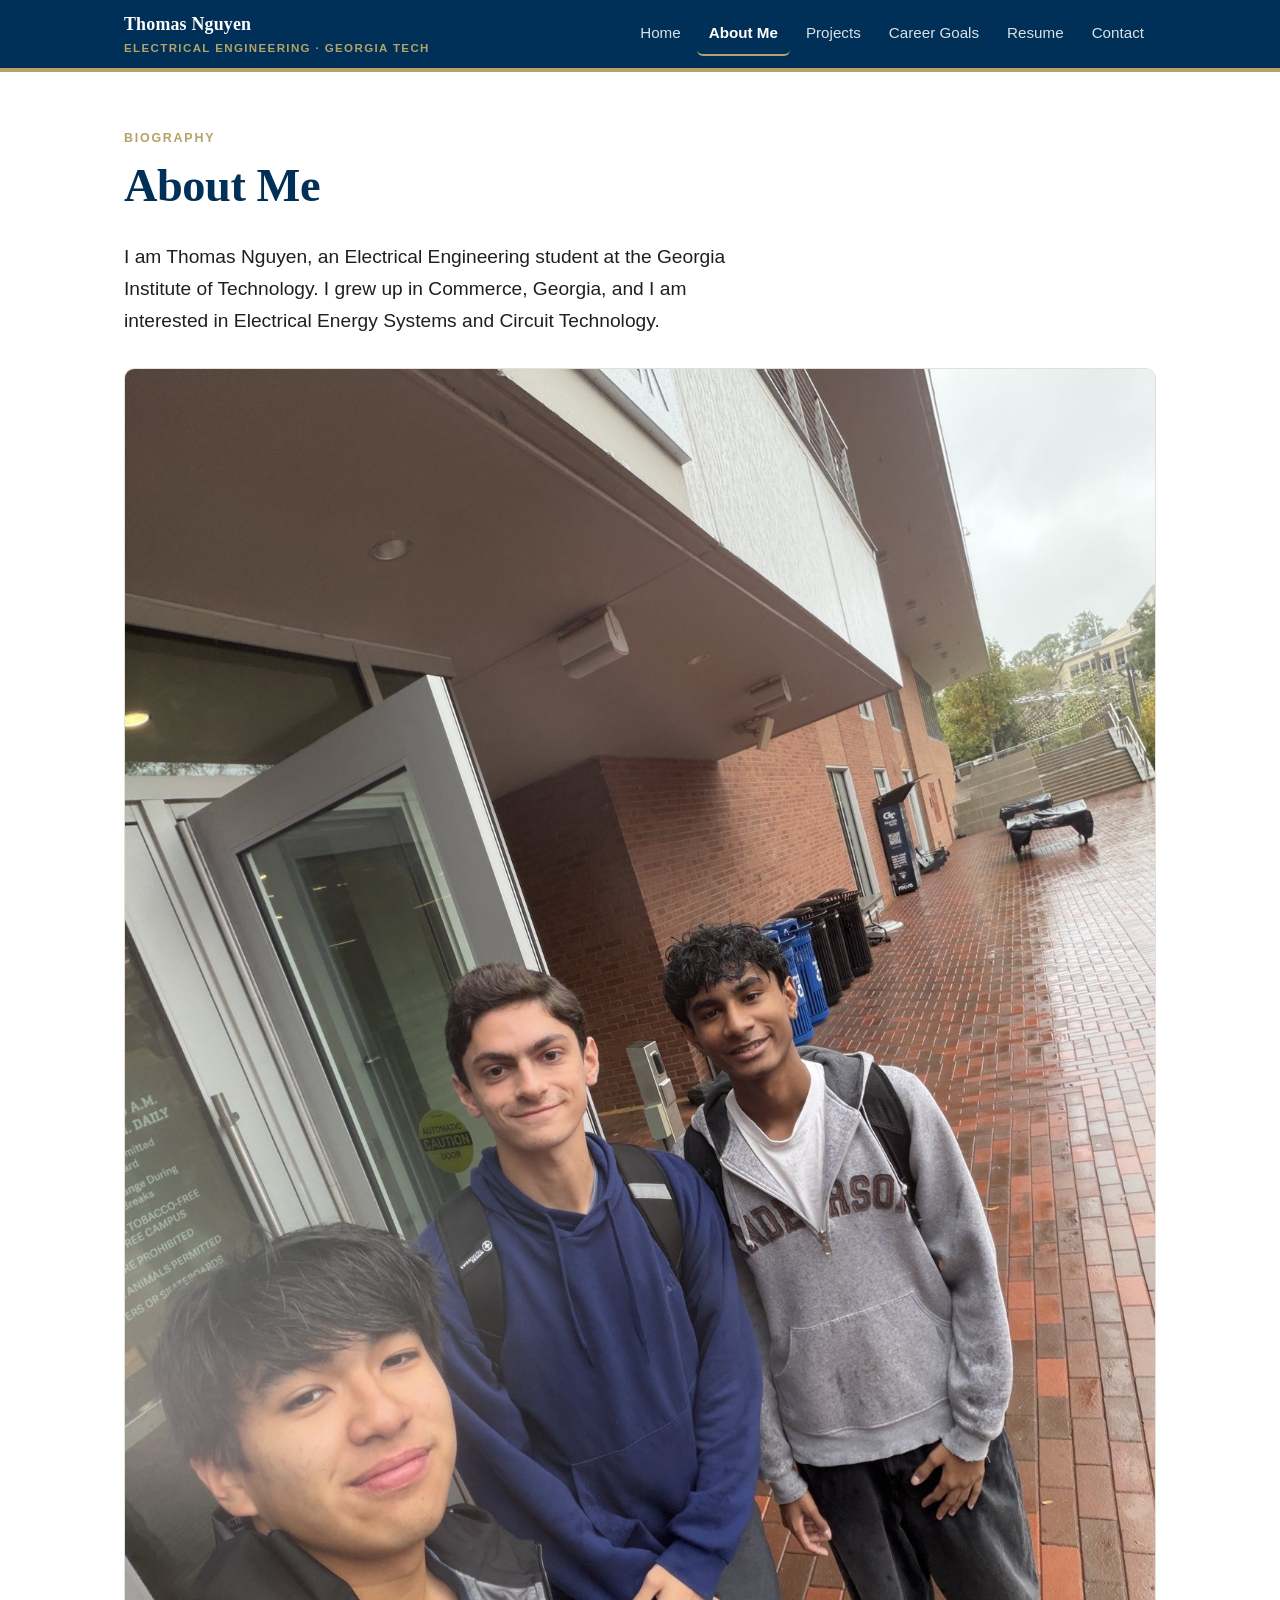
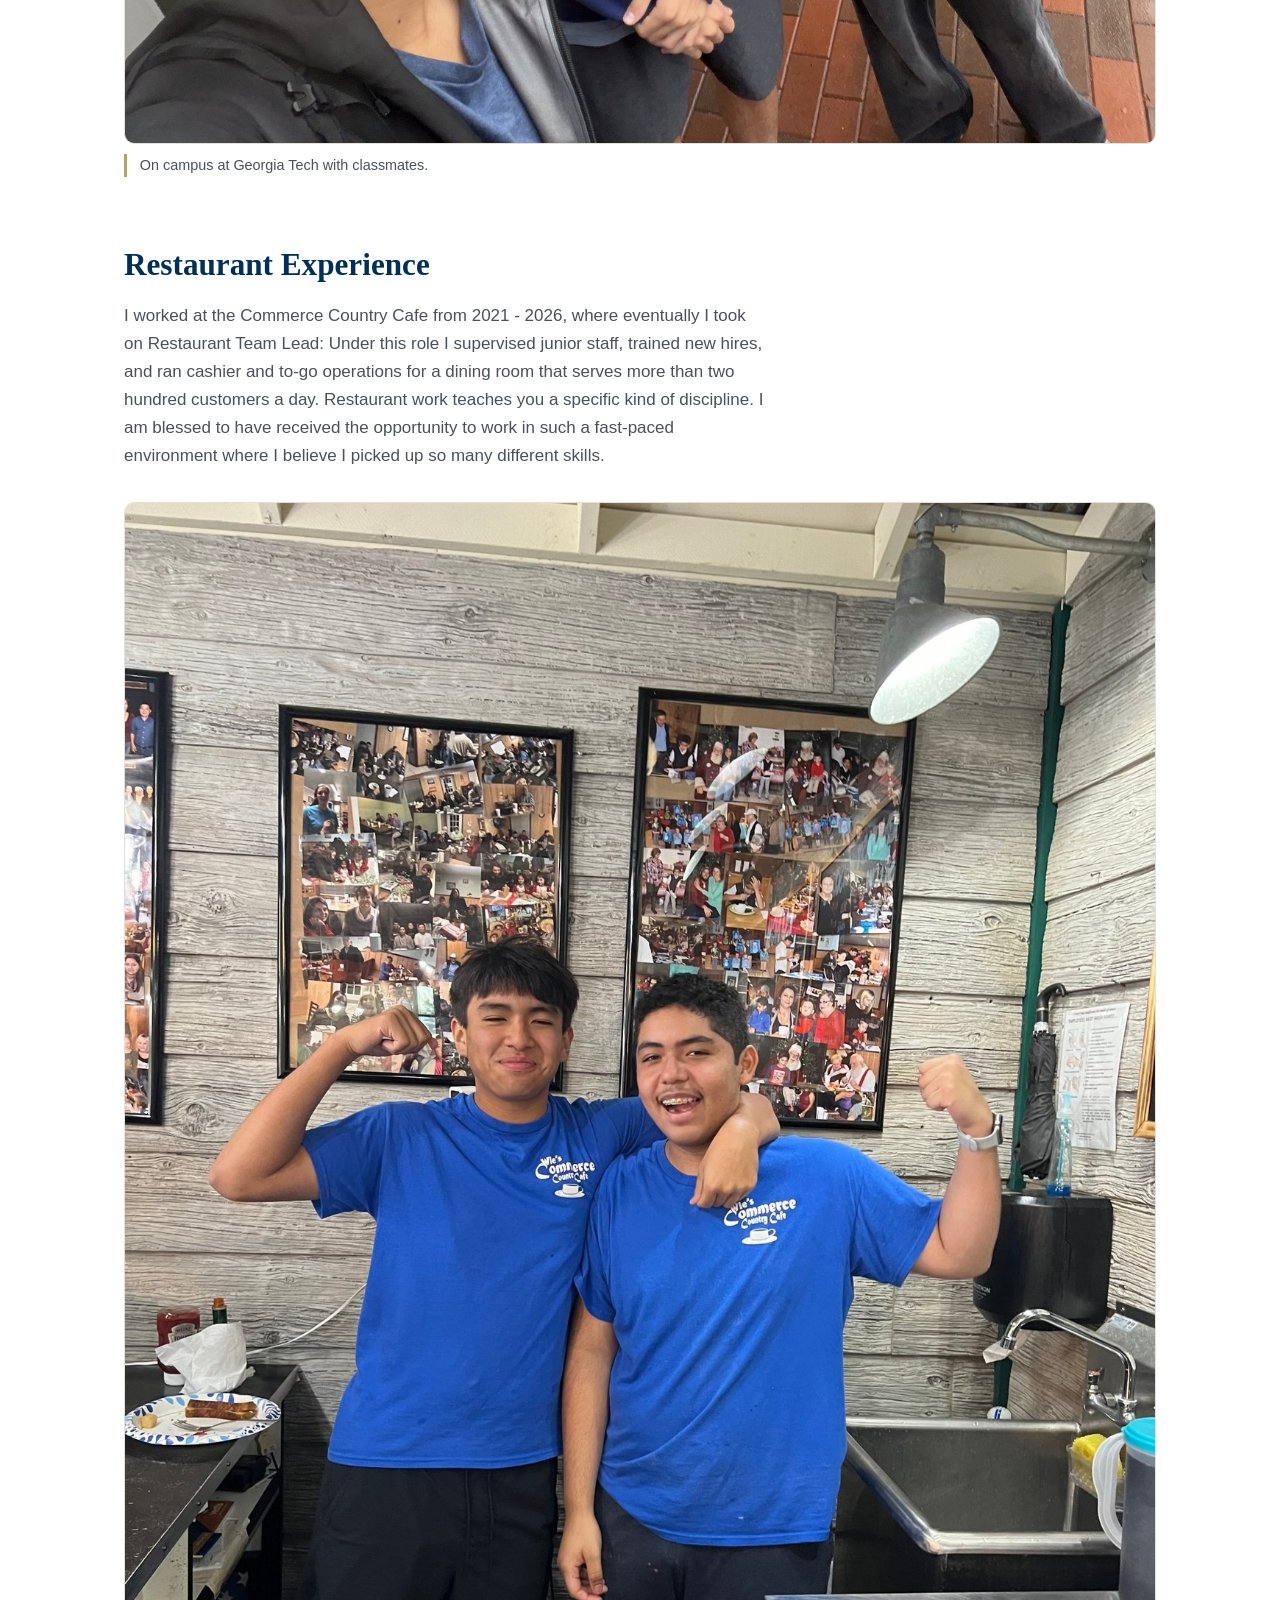
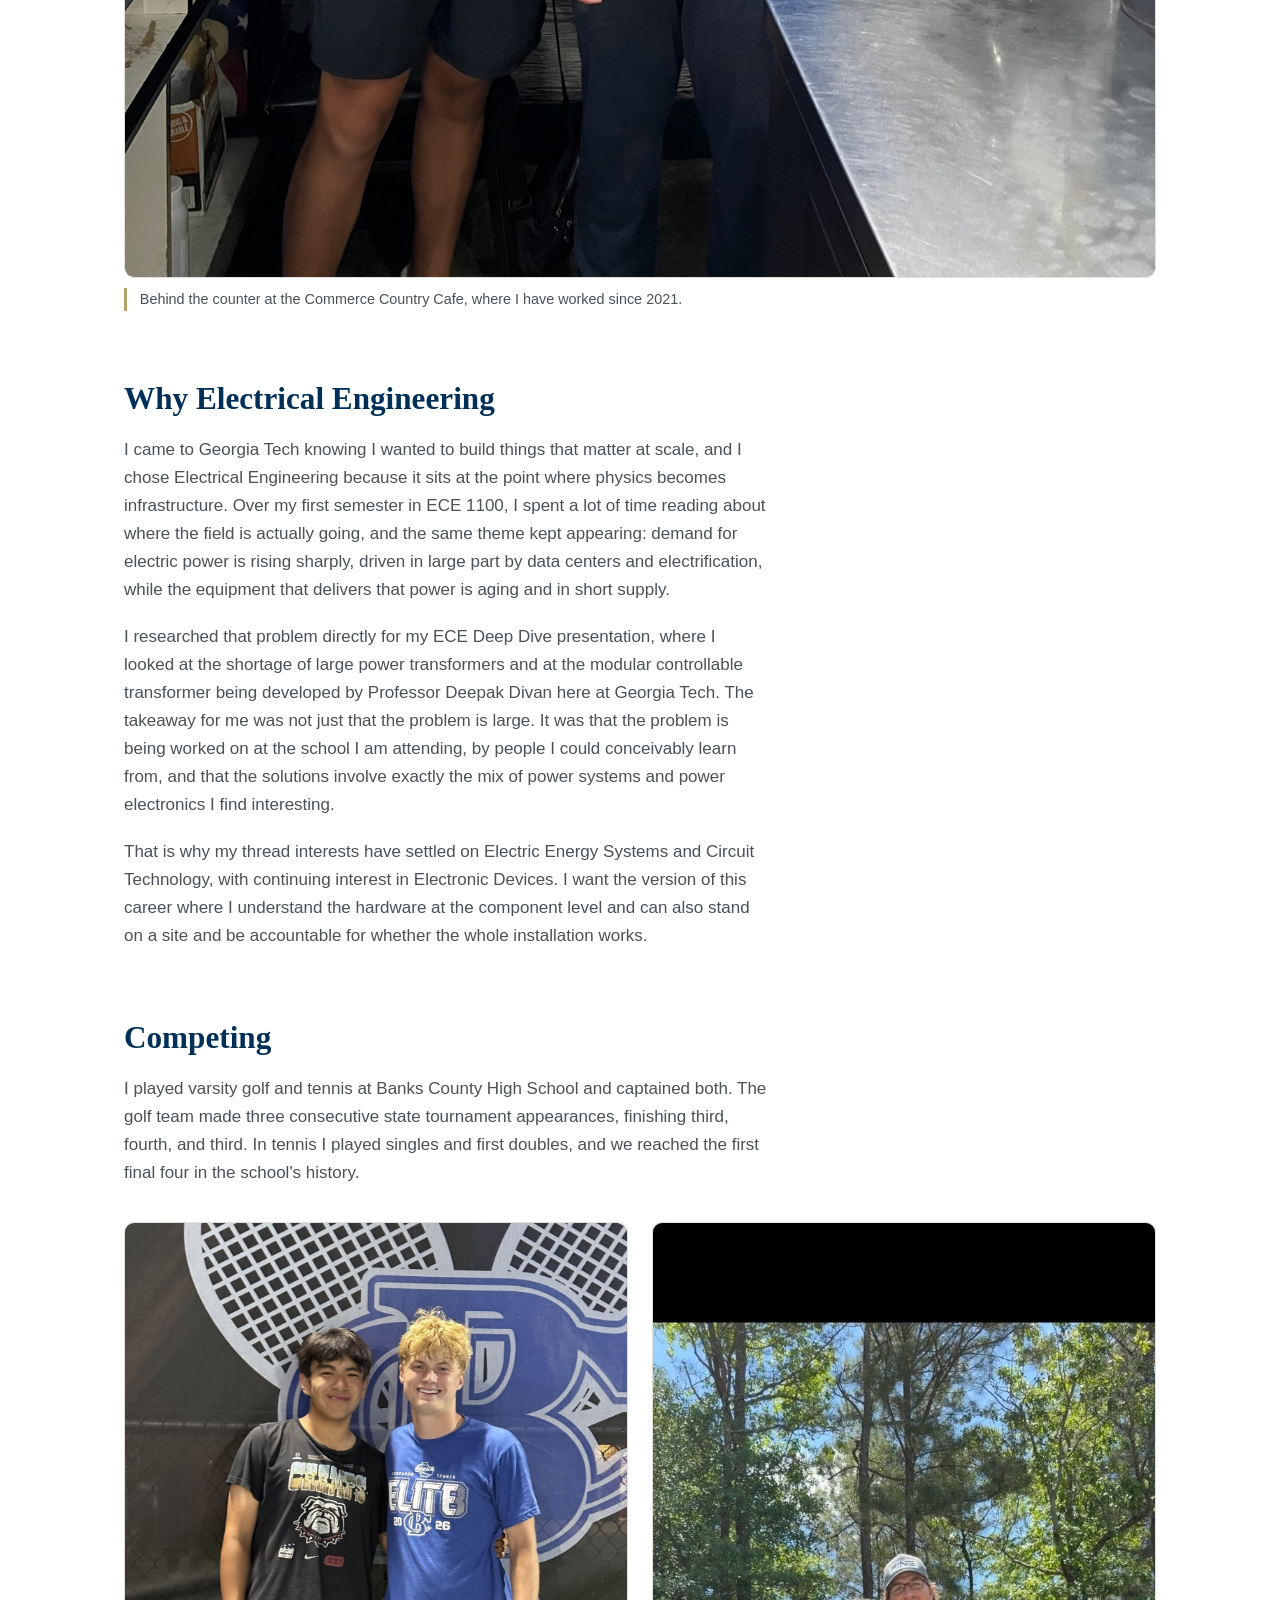
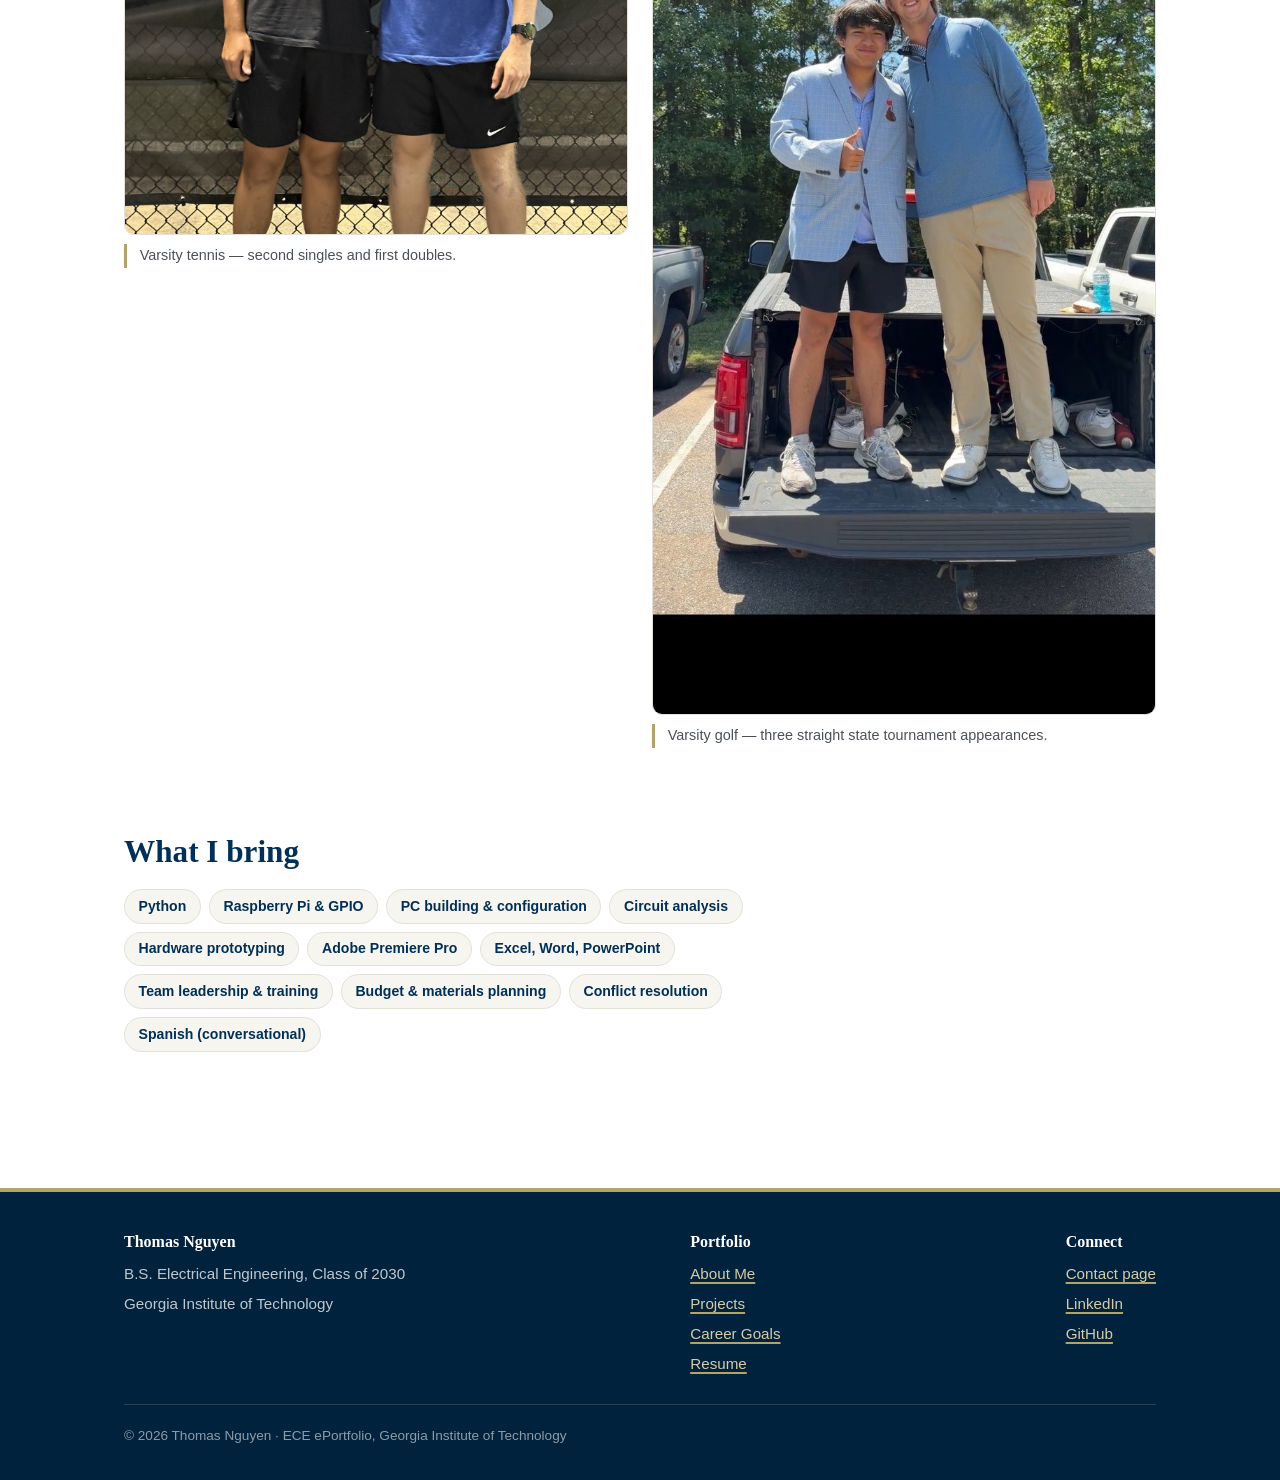
==== commit f266d8bd: "Revise paragraphs in about.html for clarity Updated text for clarity and conciseness in the about se" ====
--- a/about.html
+++ b/about.html
@@ -61,7 +61,7 @@
 
       <div class="prose">
         <h2>Why Electrical Engineering</h2>
-        <p>I came to Georgia Tech knowing I wanted to build things that matter at scale, and
+       <p>I came to Georgia Tech knowing I wanted to build things that matter at scale, and
           I chose Electrical Engineering because it sits at the point where physics becomes
           infrastructure. Over my first semester in ECE 1100, I spent a lot of time reading
           about where the field is actually going, and the same theme kept appearing: demand
@@ -75,23 +75,18 @@
           being worked on at the school I am attending, by people I could conceivably learn
           from, and that the solutions involve exactly the mix of power systems and power
           electronics I find interesting.</p>
-        <p>That is why my thread interests have settled on <strong>Electric Energy Systems</strong>
-          and <strong>Circuit Technology</strong>, with continuing interest in Electronic
-          Devices and Signal &amp; Information Processing. I want the version of this career
-          where I understand the hardware at the component level and can also stand on a site
-          and be accountable for whether the whole installation works.</p>
+        <p>That is why my thread interests have settled on Electric Energy Systems
+          and Circuit Technology, with continuing interest in Electronic
+          Devices. I want the version of this career where I understand the hardware
+          at the component level and can also stand on a site and be accountable for
+          whether the whole installation works.</p>
 
        
         <h2>Competing</h2>
         <p>I played varsity golf and tennis at Banks County High School and captained both. The
           golf team made three consecutive state tournament appearances, finishing third, fourth,
-          and third. In tennis I played second singles and first doubles, and we reached the
+          and third. In tennis I played singles and first doubles, and we reached the
           first final four in the school's history.</p>
-        <p>Both are sports where you are alone with the consequences of your own decisions for
-          several hours at a stretch, and where the player who recovers fastest from a bad hole or
-          a dropped set usually wins. That is a more useful habit than it sounds. I also volunteer
-          at the St. Vincent de Paul thrift store in Commerce, handling shipment intake and
-          preparing donated books, records, and DVDs for a store that serves people who need it.</p>
       </div>
 
       <div class="grid" style="grid-template-columns:repeat(auto-fit,minmax(280px,1fr))">
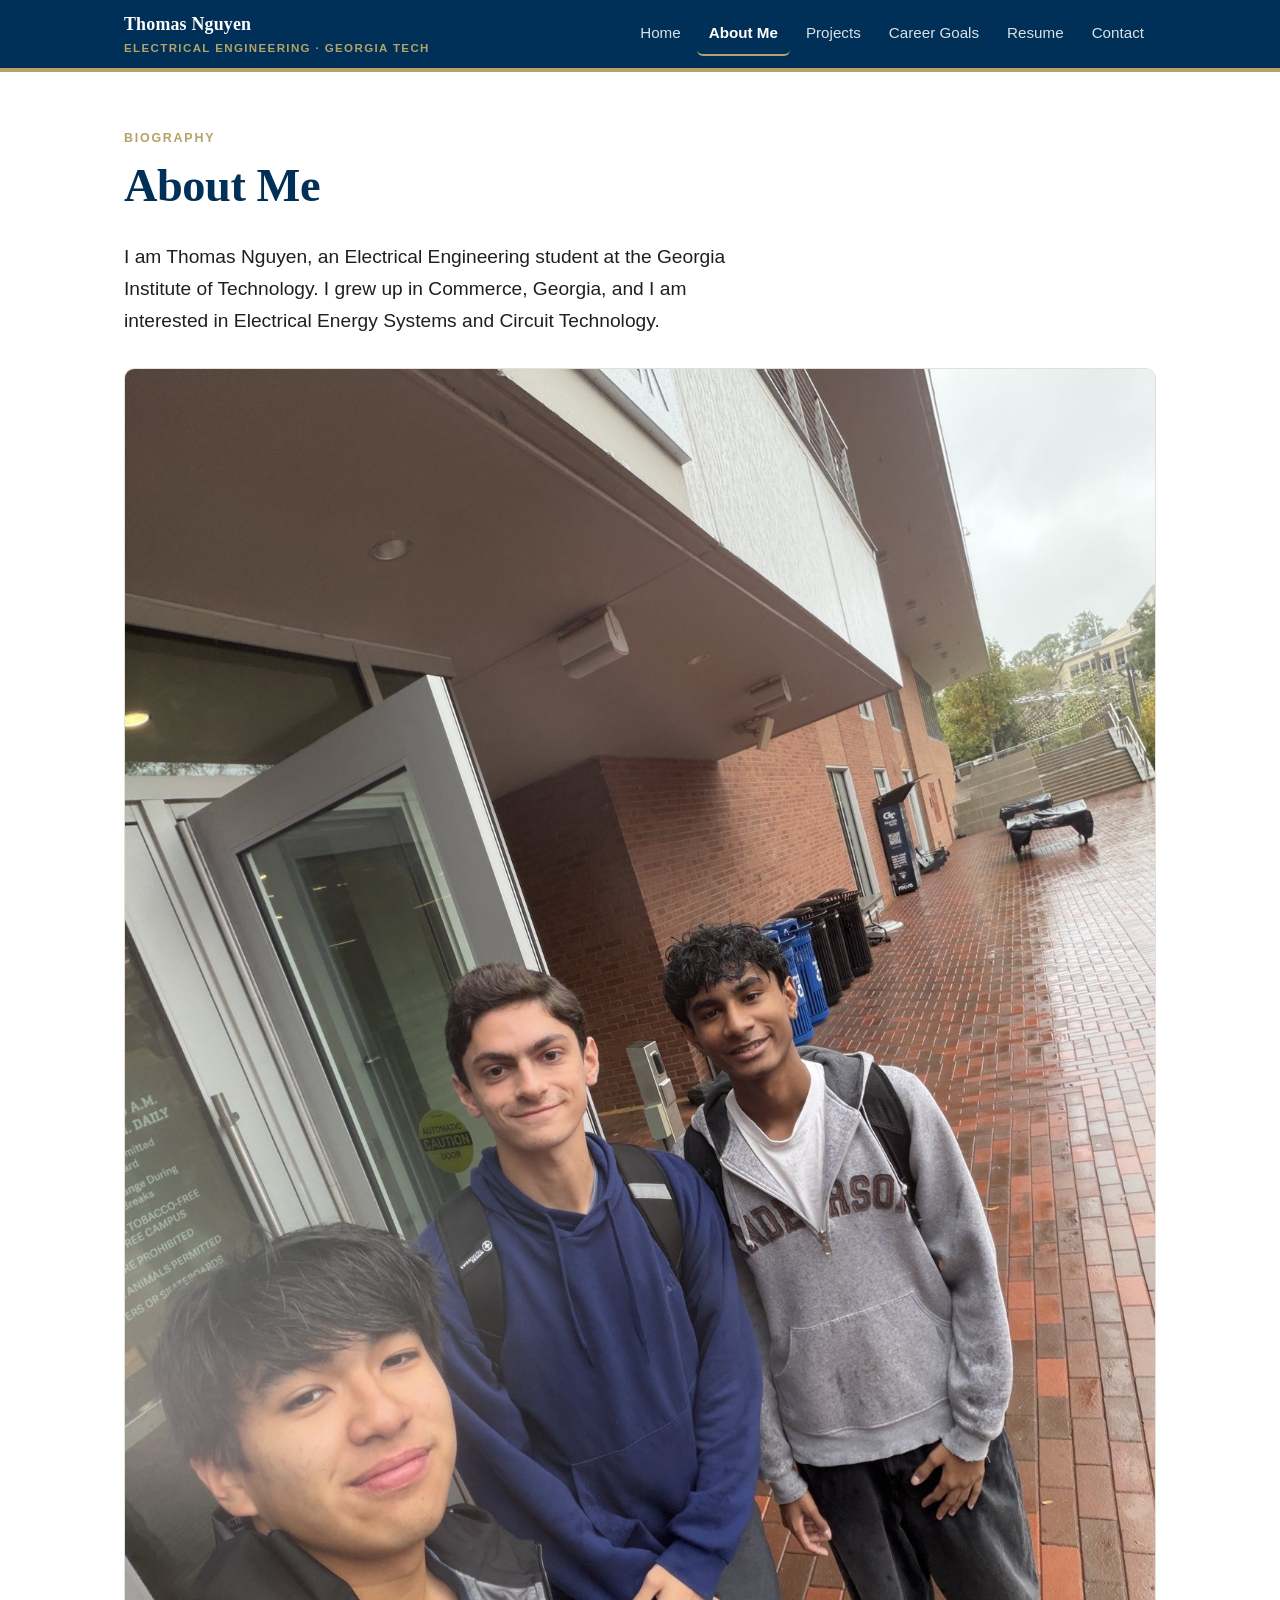
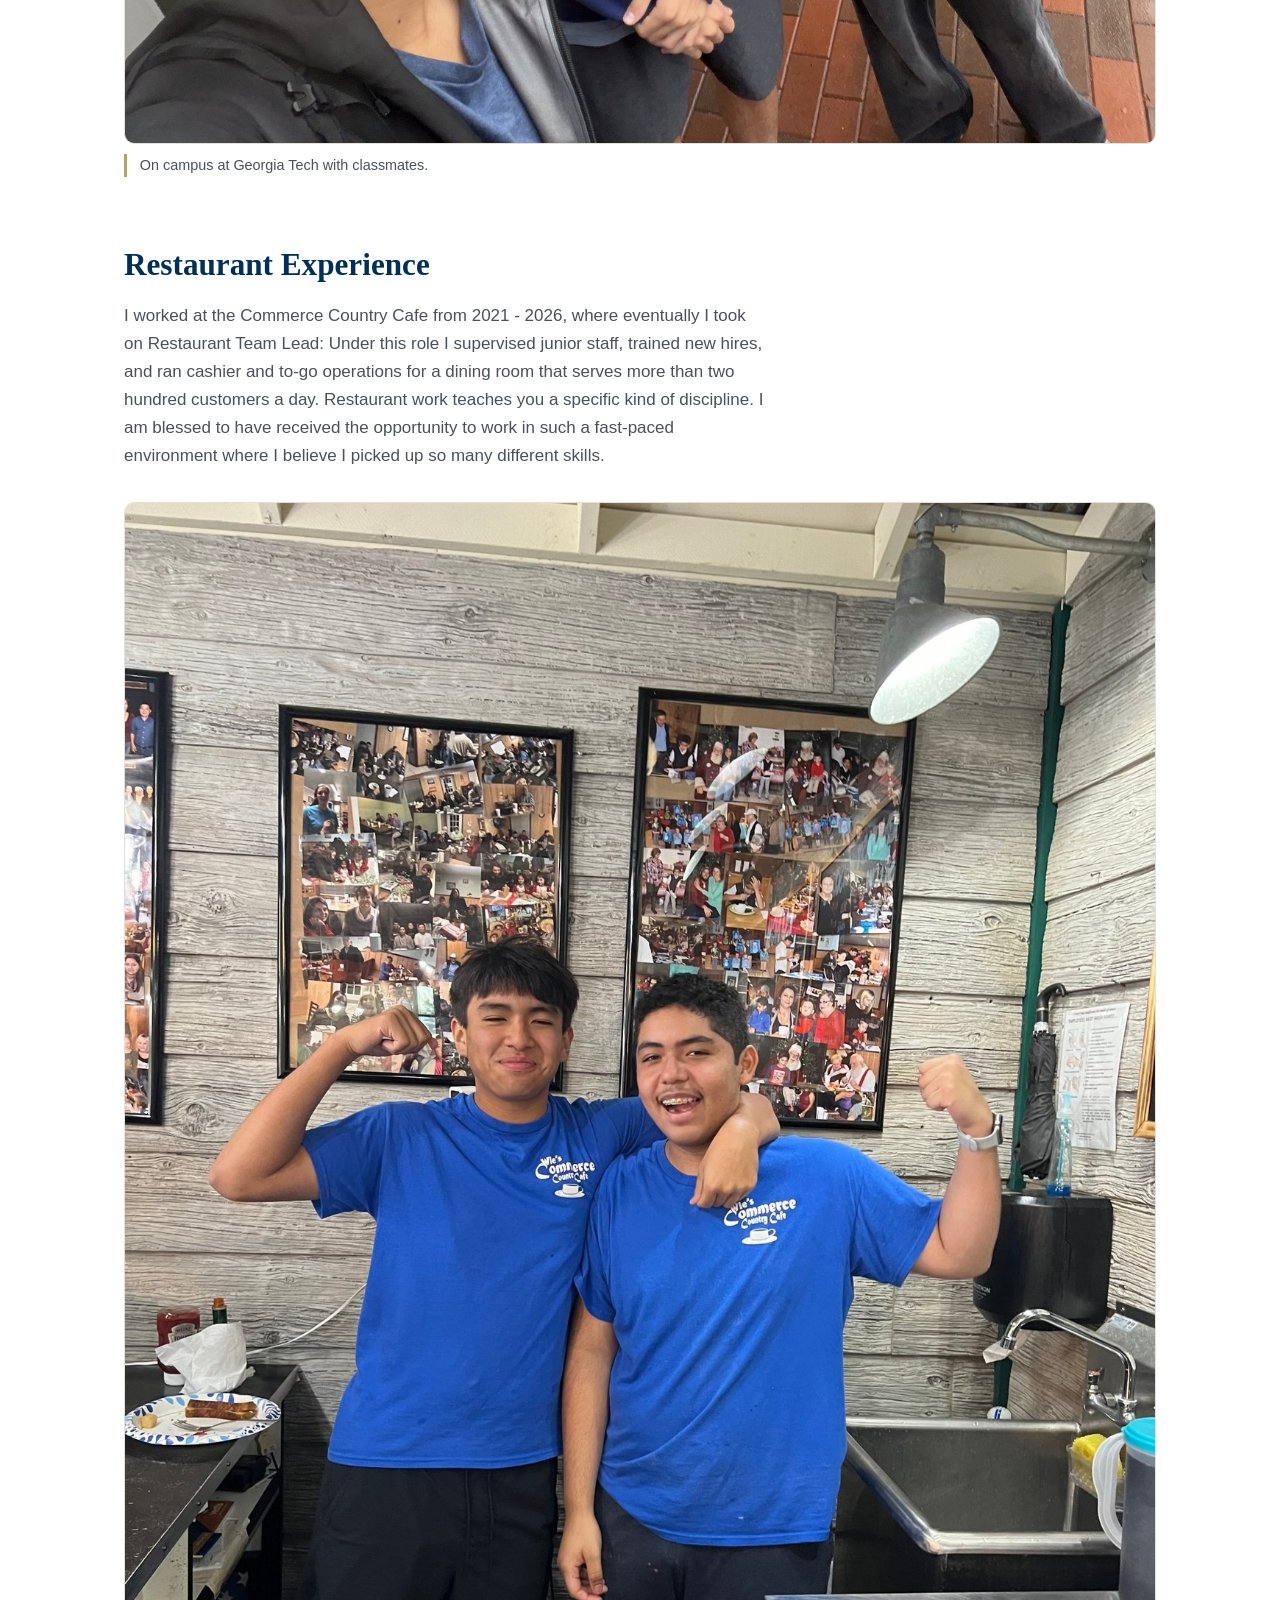
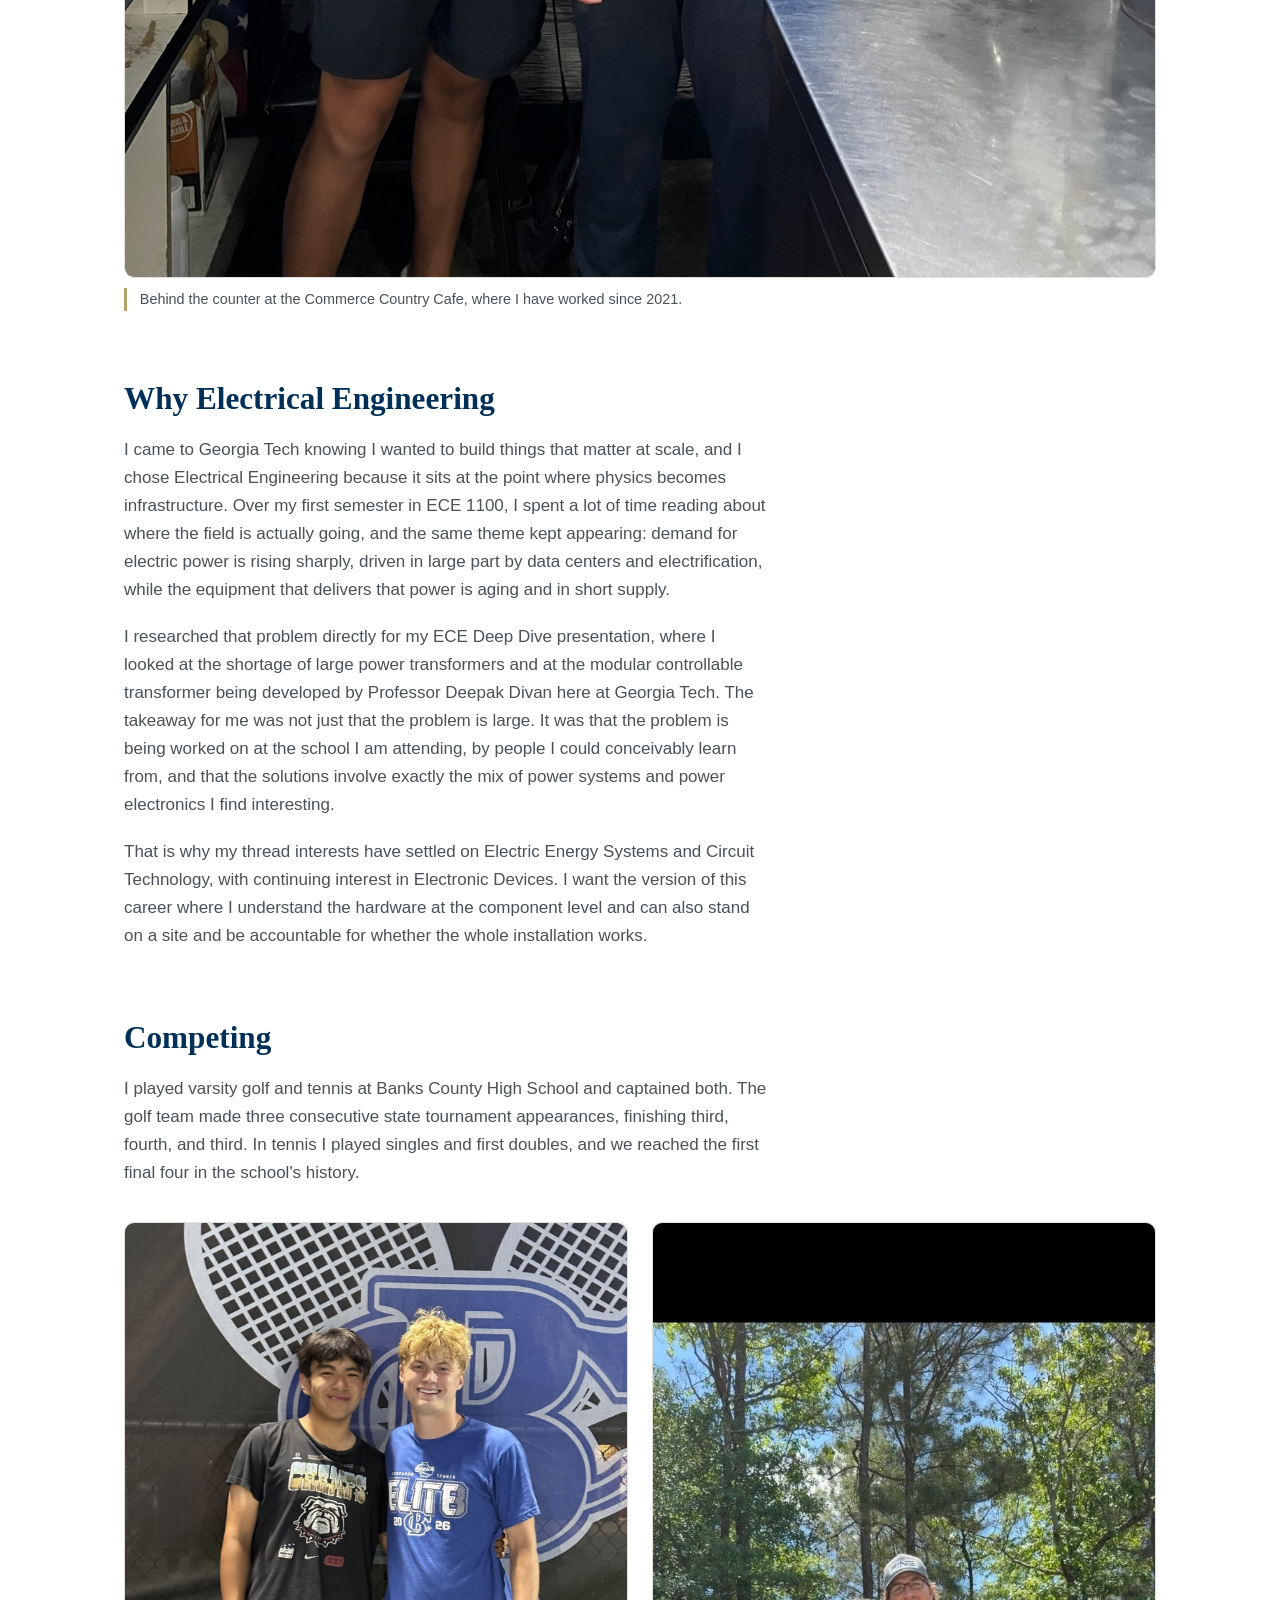
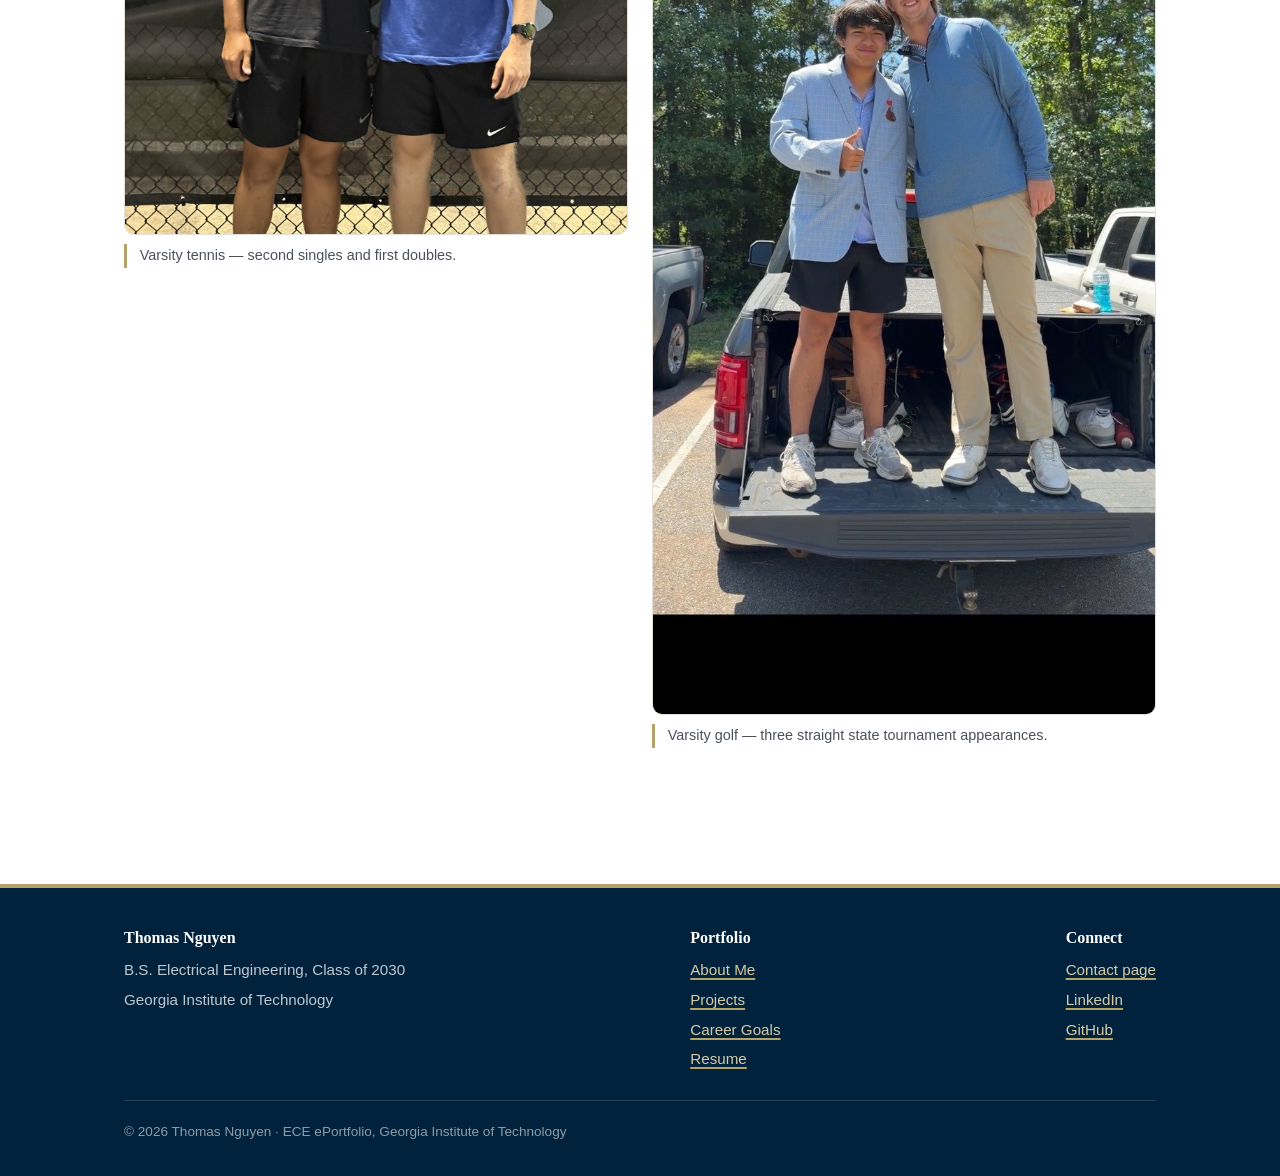
==== commit db4a7e26: "Update about.html" ====
--- a/about.html
+++ b/about.html
@@ -101,22 +101,6 @@
       </div>
 
       <div class="prose">
-
-      <h2 class="prose">What I bring</h2>
-      <ul class="tags">
-        <li>Python</li>
-        <li>Raspberry Pi &amp; GPIO</li>
-        <li>PC building &amp; configuration</li>
-        <li>Circuit analysis</li>
-        <li>Hardware prototyping</li>
-        <li>Adobe Premiere Pro</li>
-        <li>Excel, Word, PowerPoint</li>
-        <li>Team leadership &amp; training</li>
-        <li>Budget &amp; materials planning</li>
-        <li>Conflict resolution</li>
-        <li>Spanish (conversational)</li>
-      </ul>
-      </div>
     </div>
   </section>
 
--- a/assets/css/style.css
+++ b/assets/css/style.css
@@ -127,6 +127,20 @@
 
 .prose {
   max-width: 68ch;
+}
+
+/* ---------- Screen-reader only ---------- */
+
+.sr-only {
+  position: absolute;
+  width: 1px;
+  height: 1px;
+  margin: -1px;
+  padding: 0;
+  overflow: hidden;
+  clip: rect(0, 0, 0, 0);
+  white-space: nowrap;
+  border: 0;
 }
 
 /* ---------- Skip link ---------- */
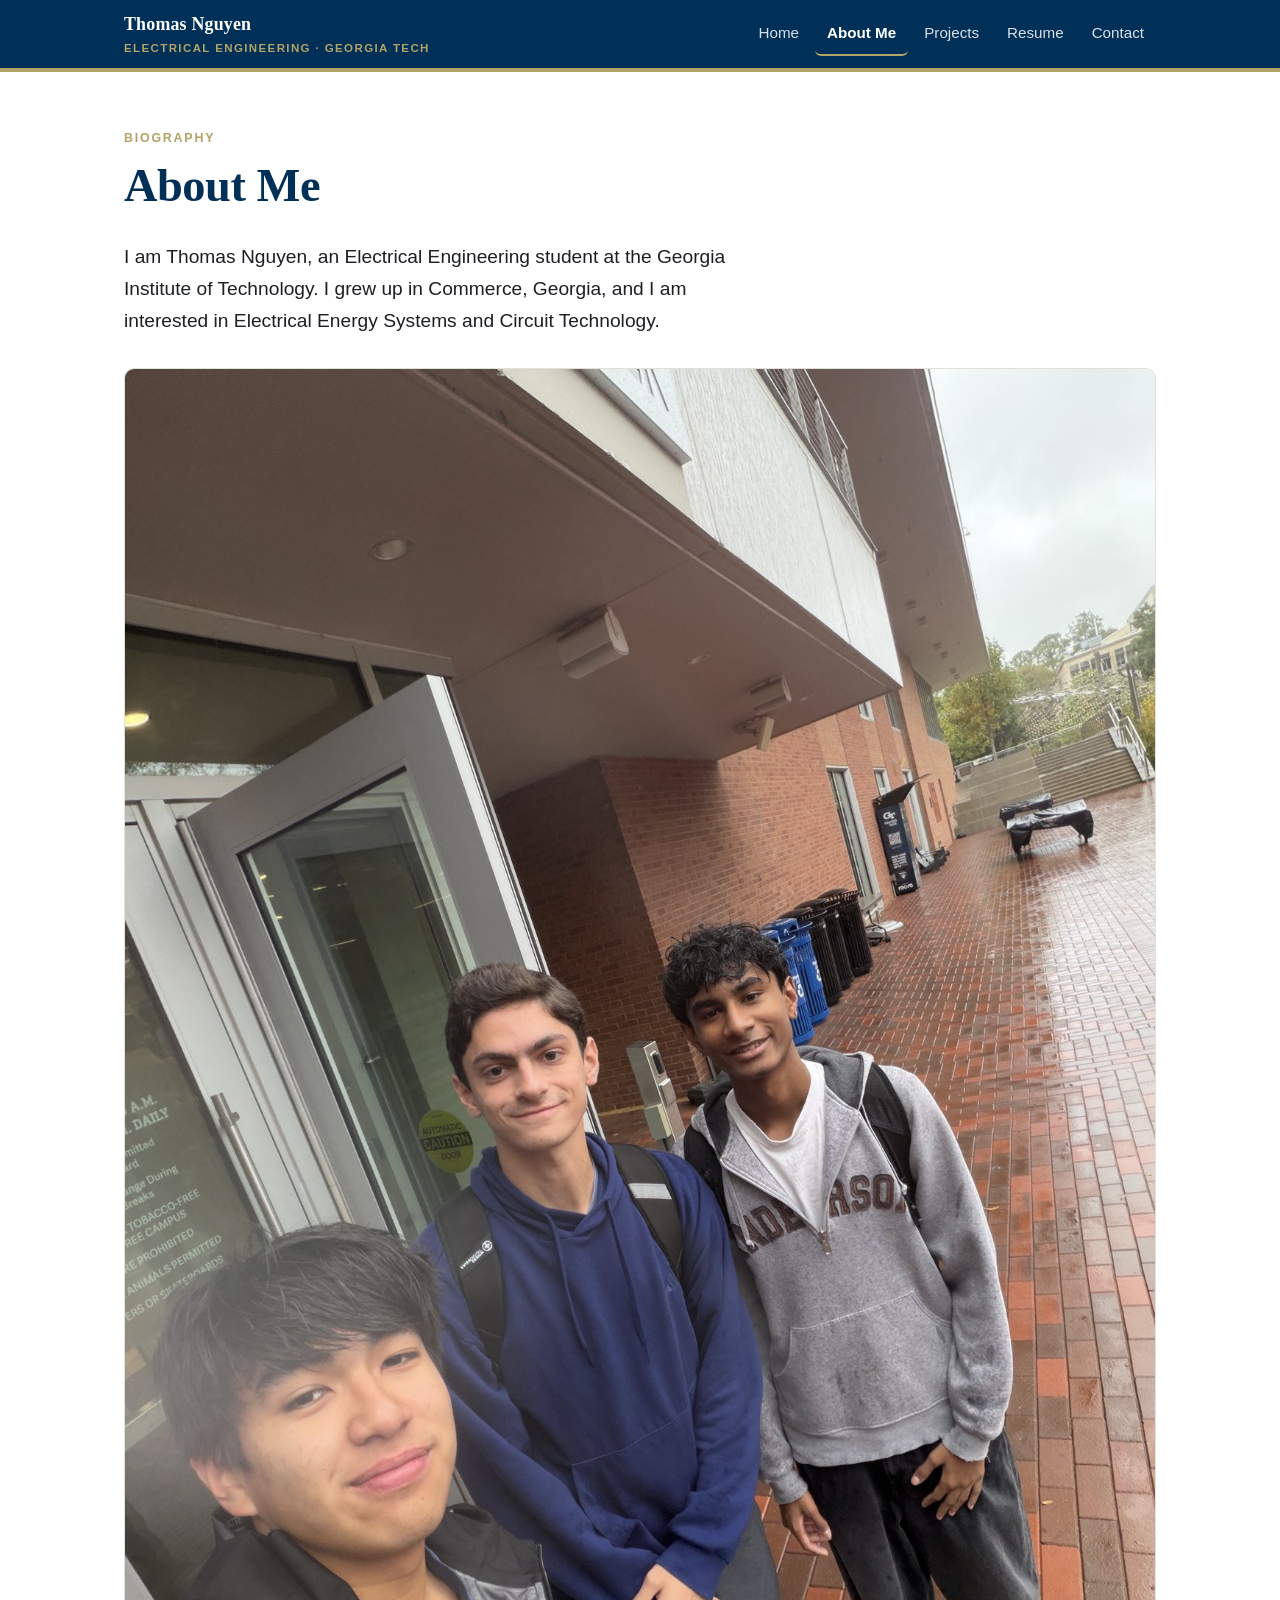
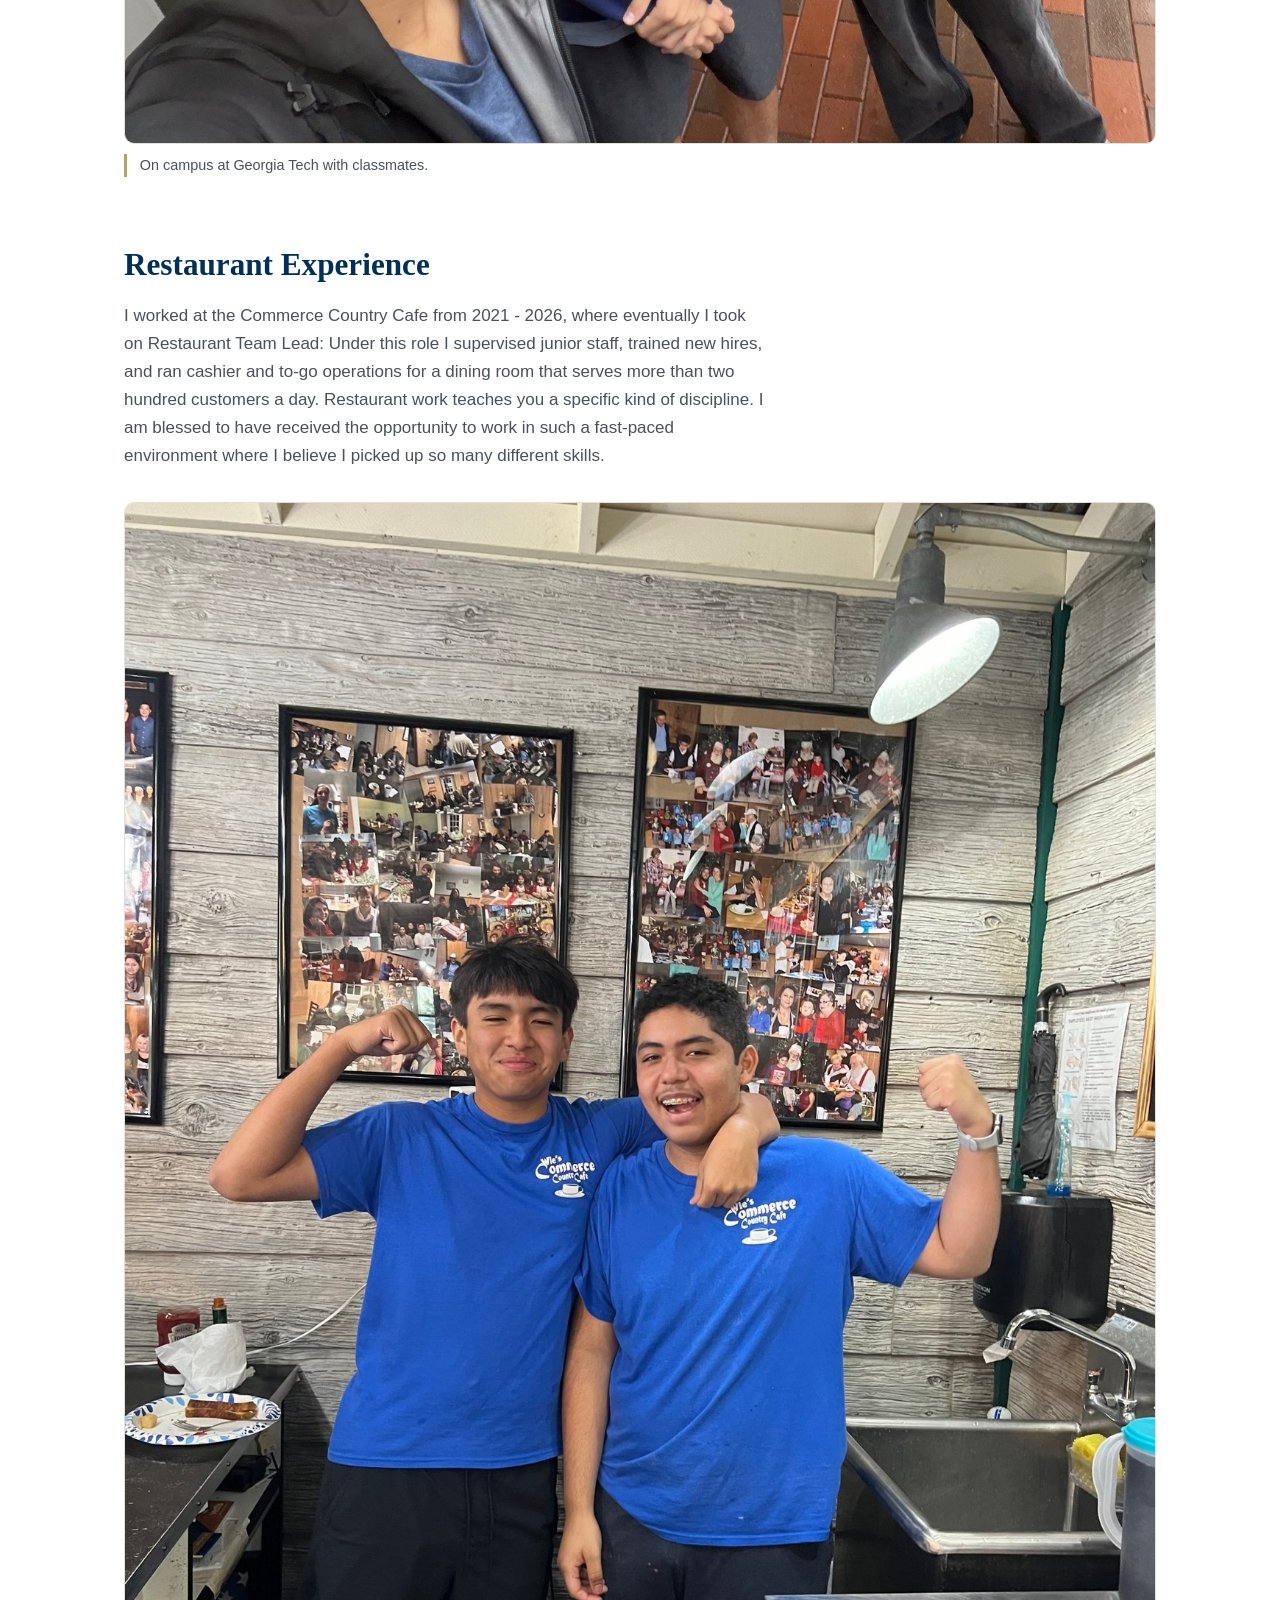
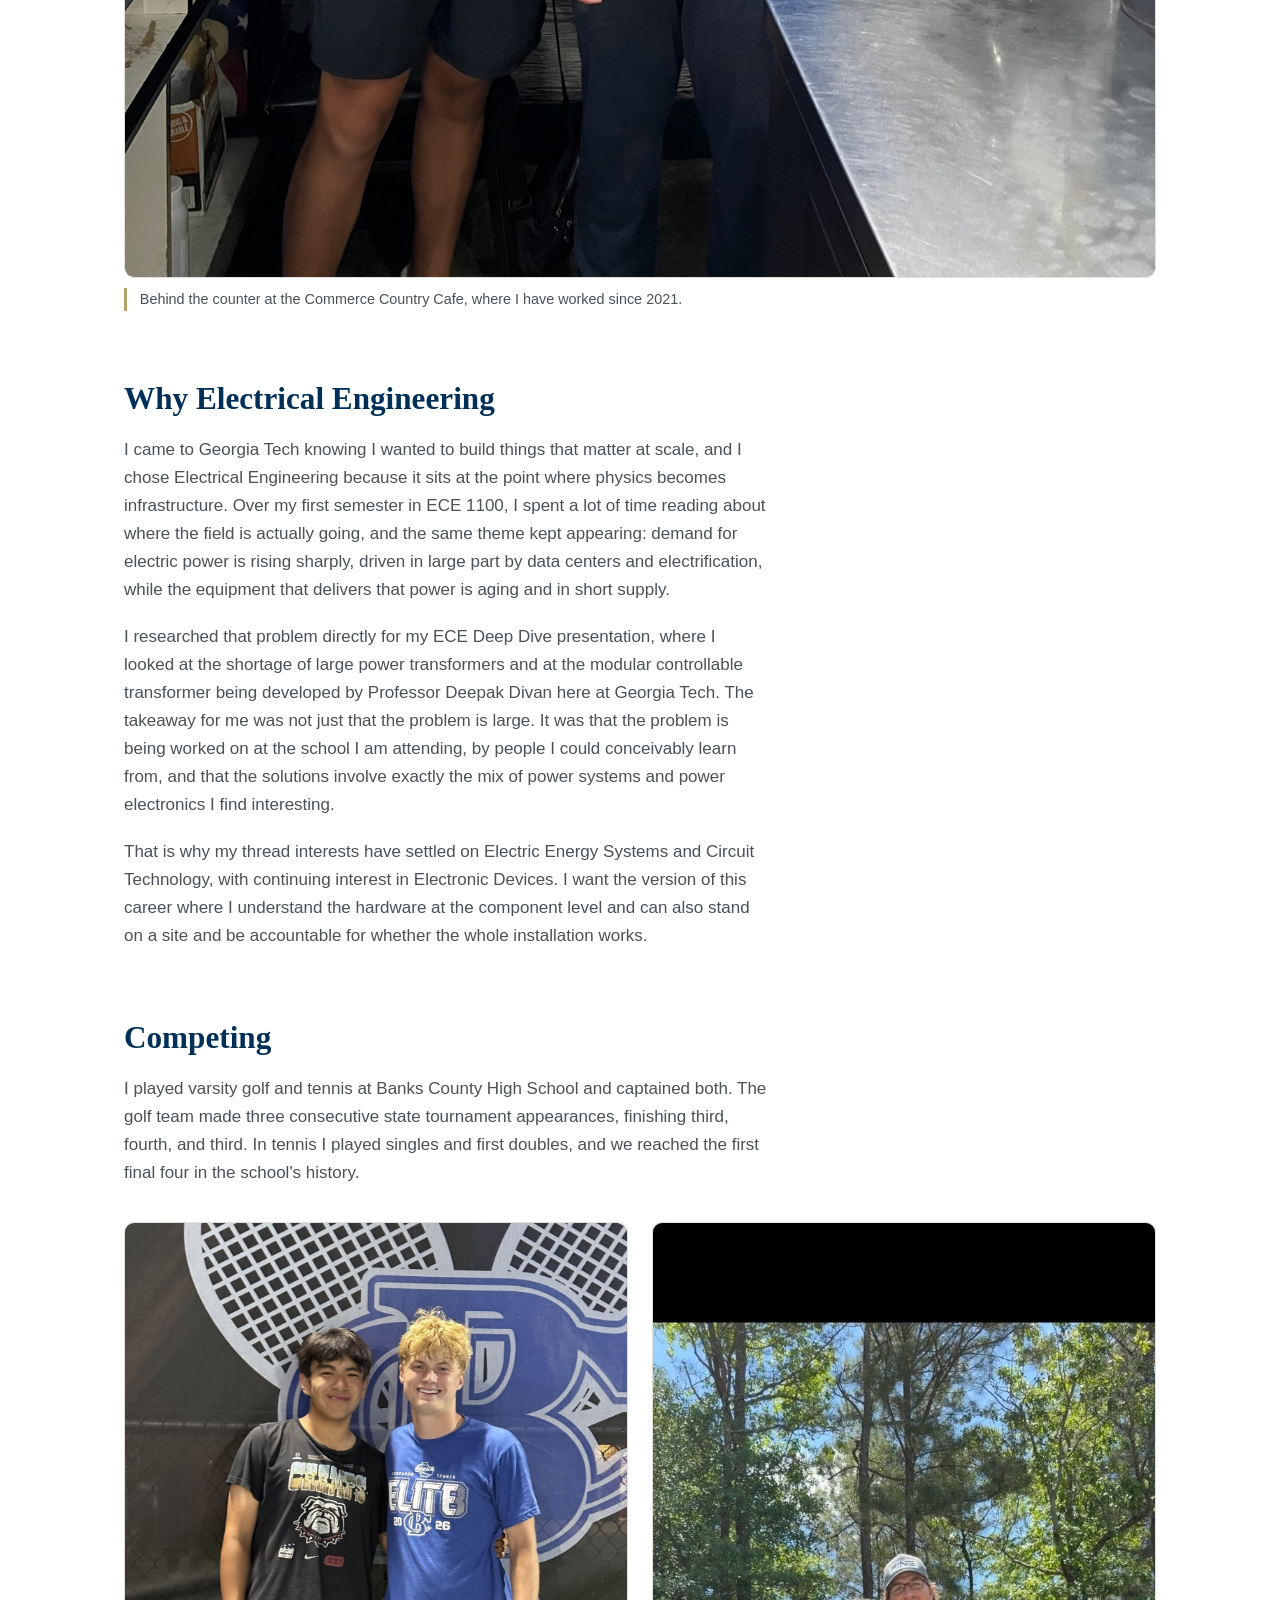
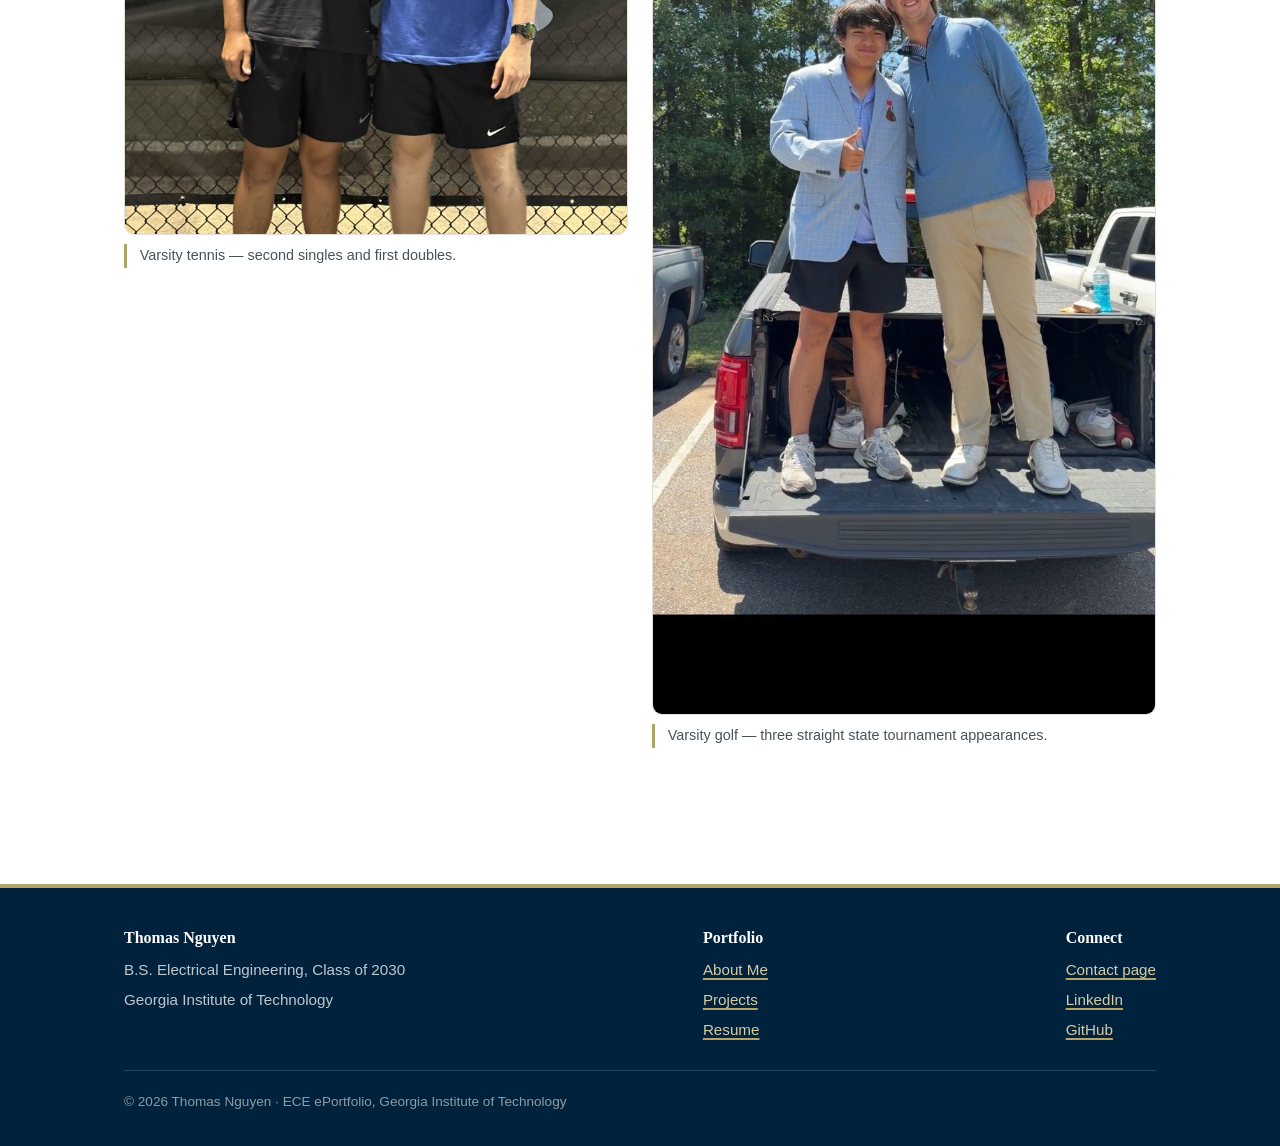
==== commit 8f557967: "Simplify site: remove Career Goals page, trim Resume, Contact, Projects Co-Authored-By: Claude Fable" ====
--- a/about.html
+++ b/about.html
@@ -19,7 +19,6 @@
         <li><a href="index.html">Home</a></li>
         <li><a href="about.html" aria-current="page">About Me</a></li>
         <li><a href="projects.html">Projects</a></li>
-        <li><a href="career-goals.html">Career Goals</a></li>
         <li><a href="resume.html">Resume</a></li>
         <li><a href="contact.html">Contact</a></li>
       </ul>
@@ -120,7 +119,6 @@
       <ul>
         <li><a href="about.html">About Me</a></li>
         <li><a href="projects.html">Projects</a></li>
-        <li><a href="career-goals.html">Career Goals</a></li>
         <li><a href="resume.html">Resume</a></li>
       </ul>
     </div>
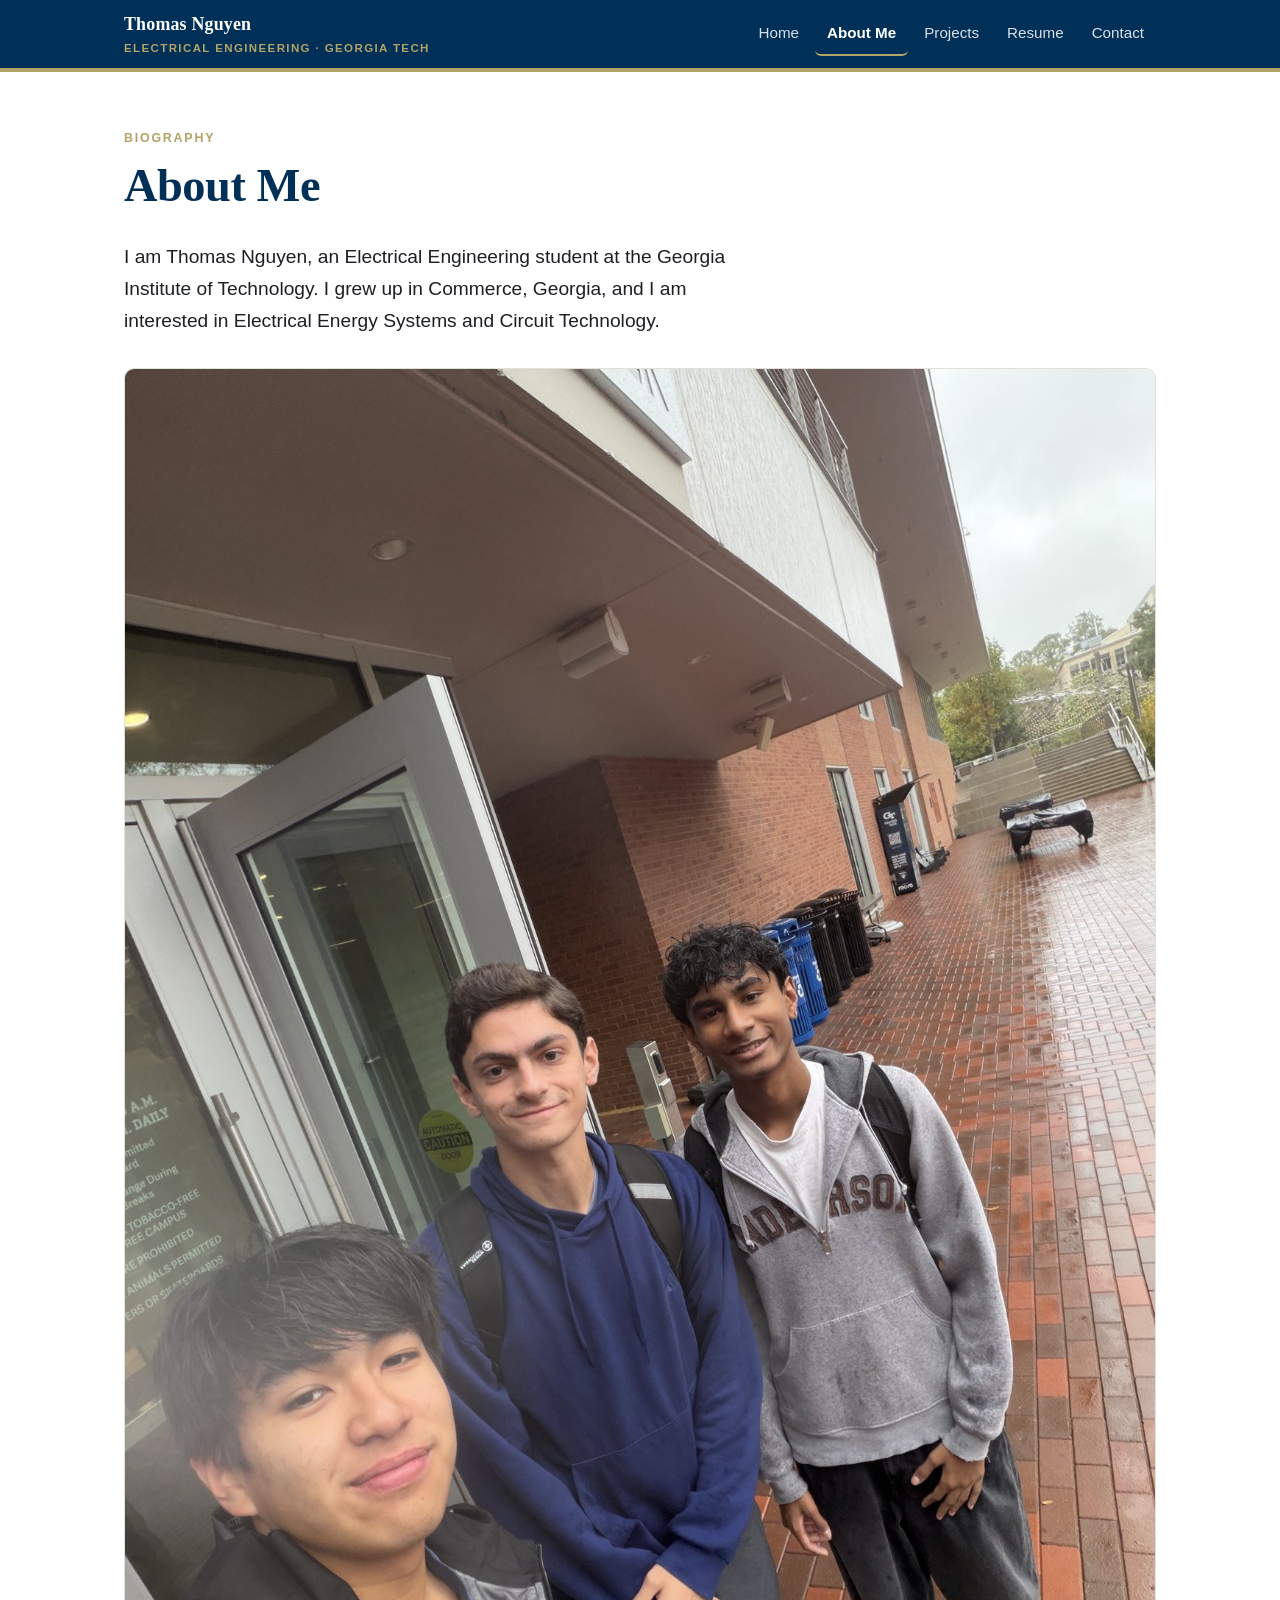
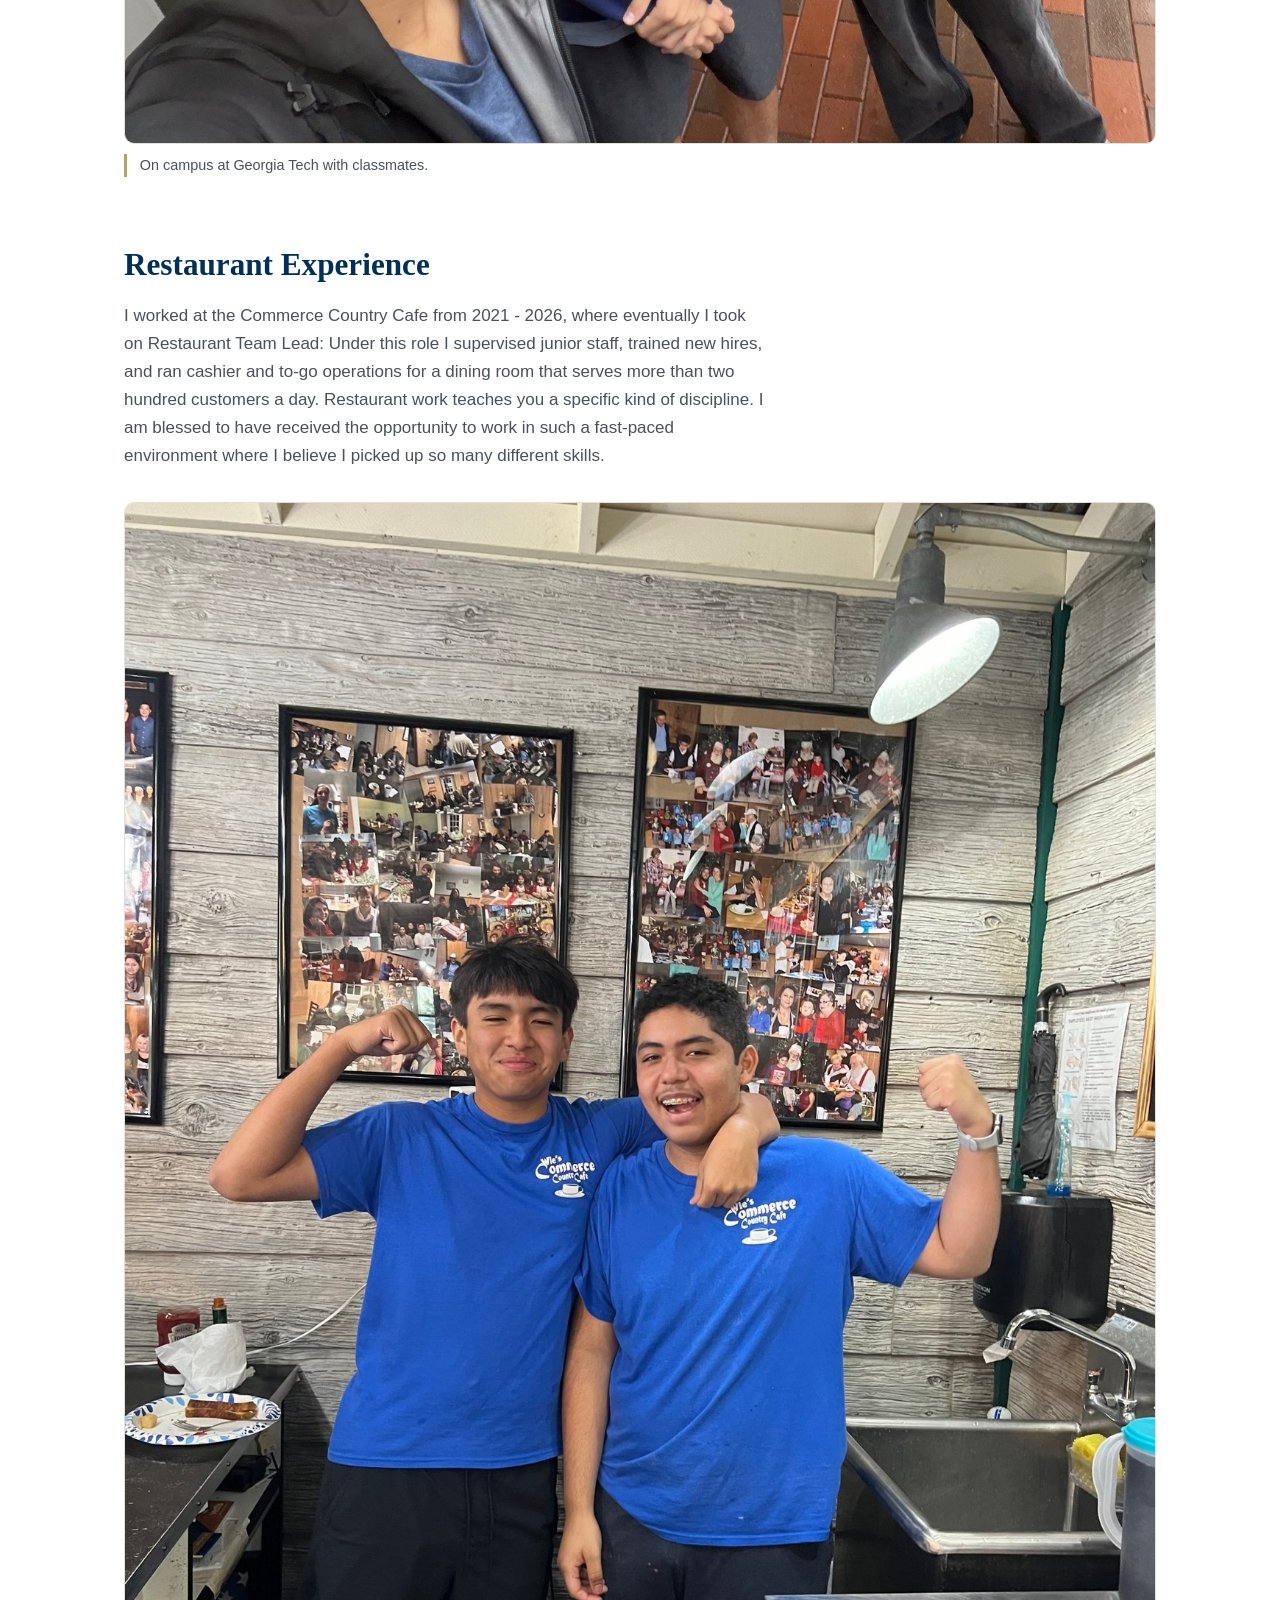
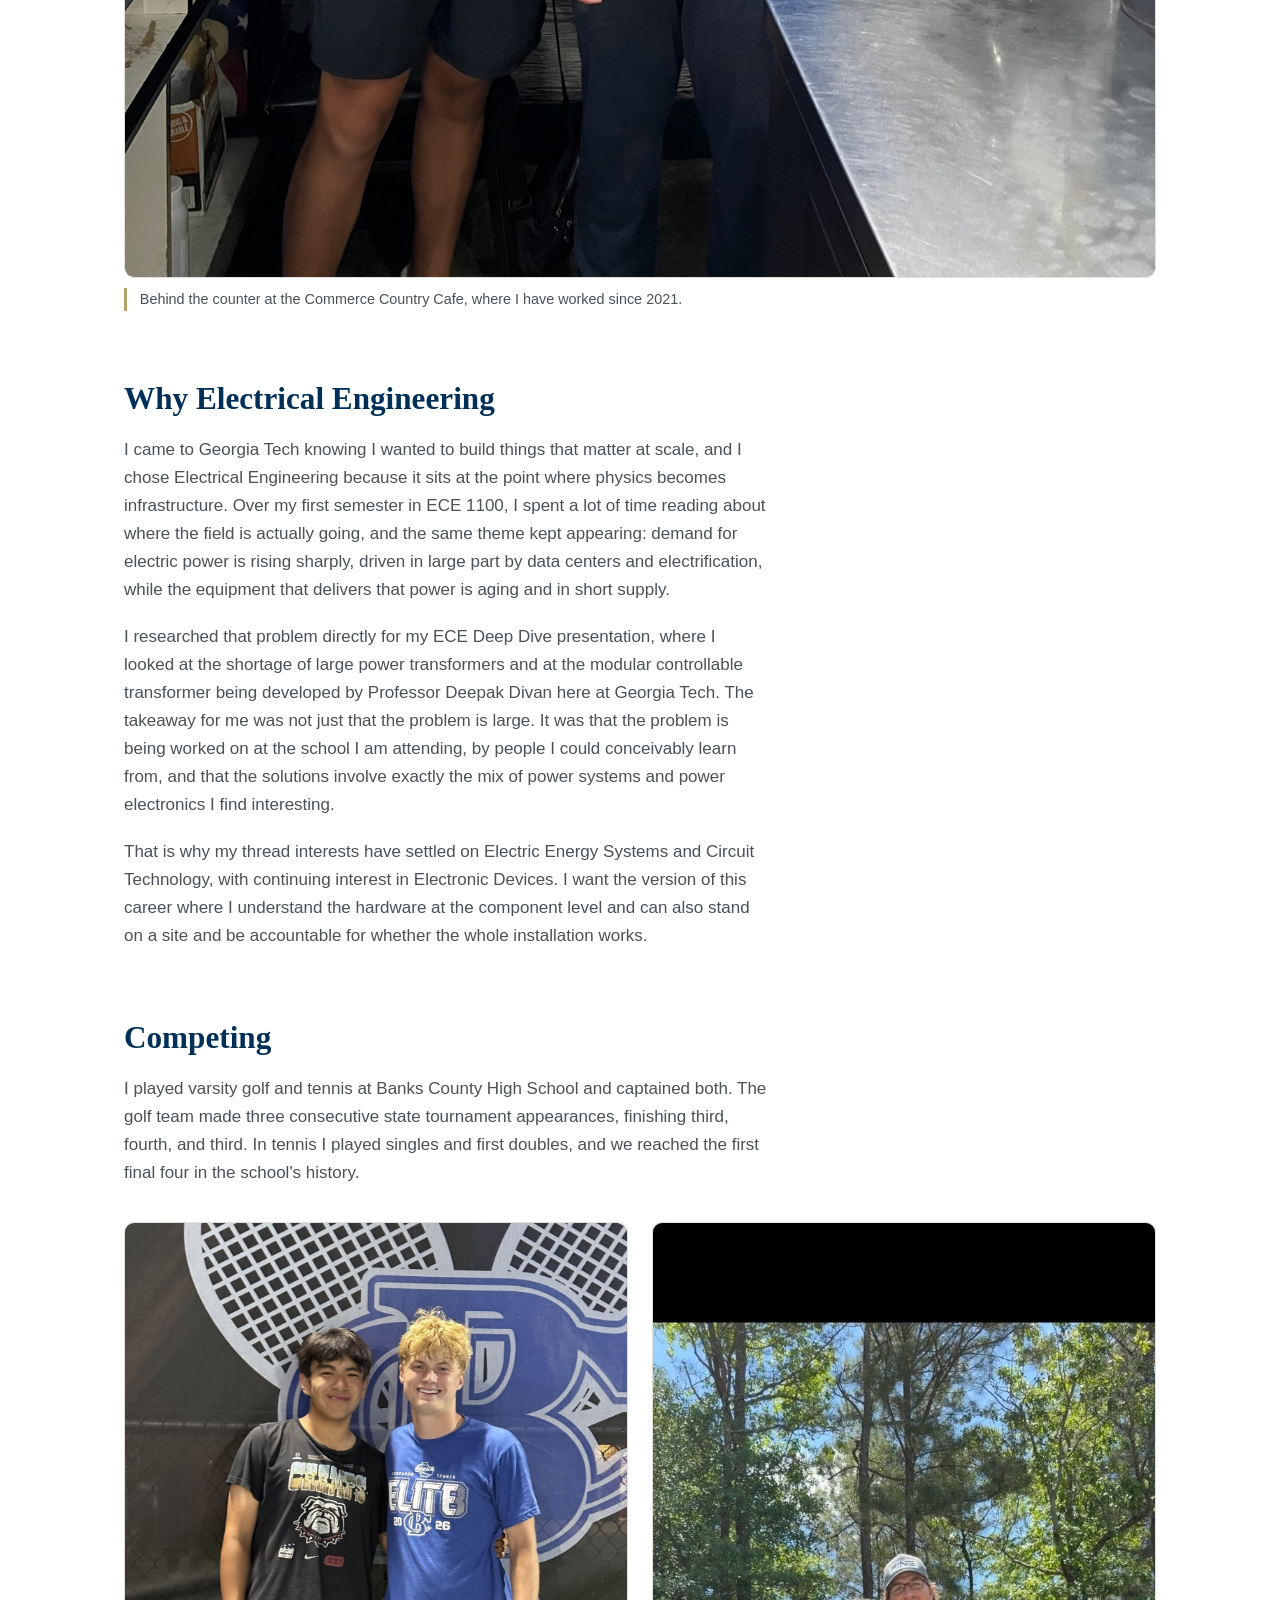
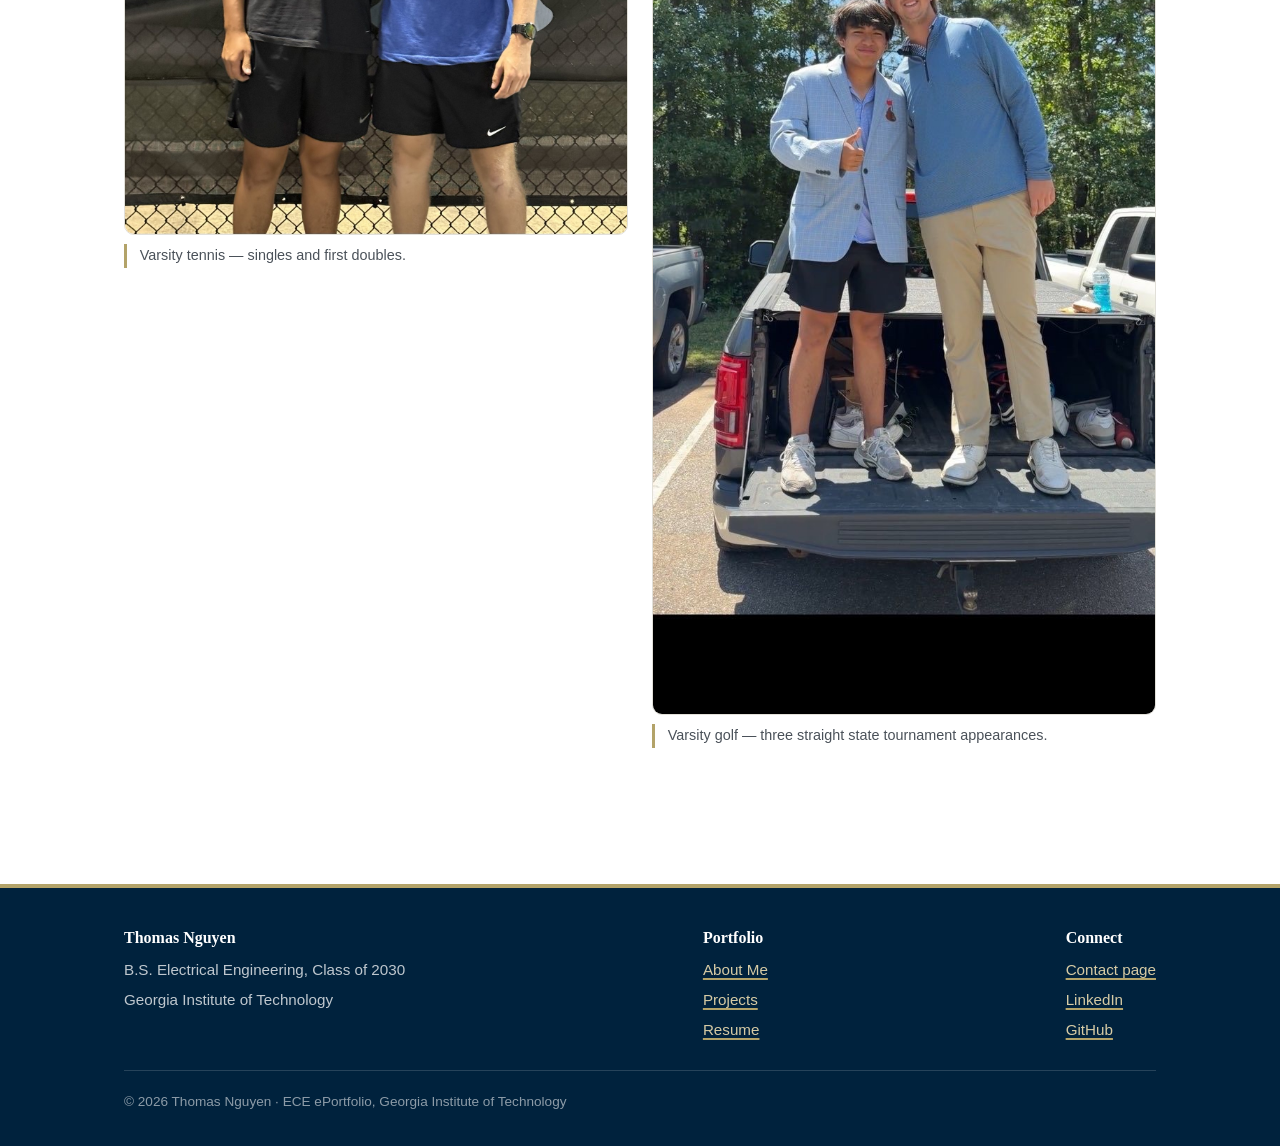
==== commit f944d737: "Final check: align tennis caption, remove unused photo, update README Co-Authored-By: Claude Fable 5" ====
--- a/about.html
+++ b/about.html
@@ -91,15 +91,13 @@
       <div class="grid" style="grid-template-columns:repeat(auto-fit,minmax(280px,1fr))">
         <figure style="margin:1rem 0">
           <img src="assets/img/tennis.jpg" alt="Thomas Nguyen with a teammate at the tennis courts">
-          <figcaption>Varsity tennis &mdash; second singles and first doubles.</figcaption>
+          <figcaption>Varsity tennis &mdash; singles and first doubles.</figcaption>
         </figure>
         <figure style="margin:1rem 0">
           <img src="assets/img/golf.jpg" alt="Thomas Nguyen in a blazer with a teammate at a golf tournament">
           <figcaption>Varsity golf &mdash; three straight state tournament appearances.</figcaption>
         </figure>
       </div>
-
-      <div class="prose">
     </div>
   </section>
 
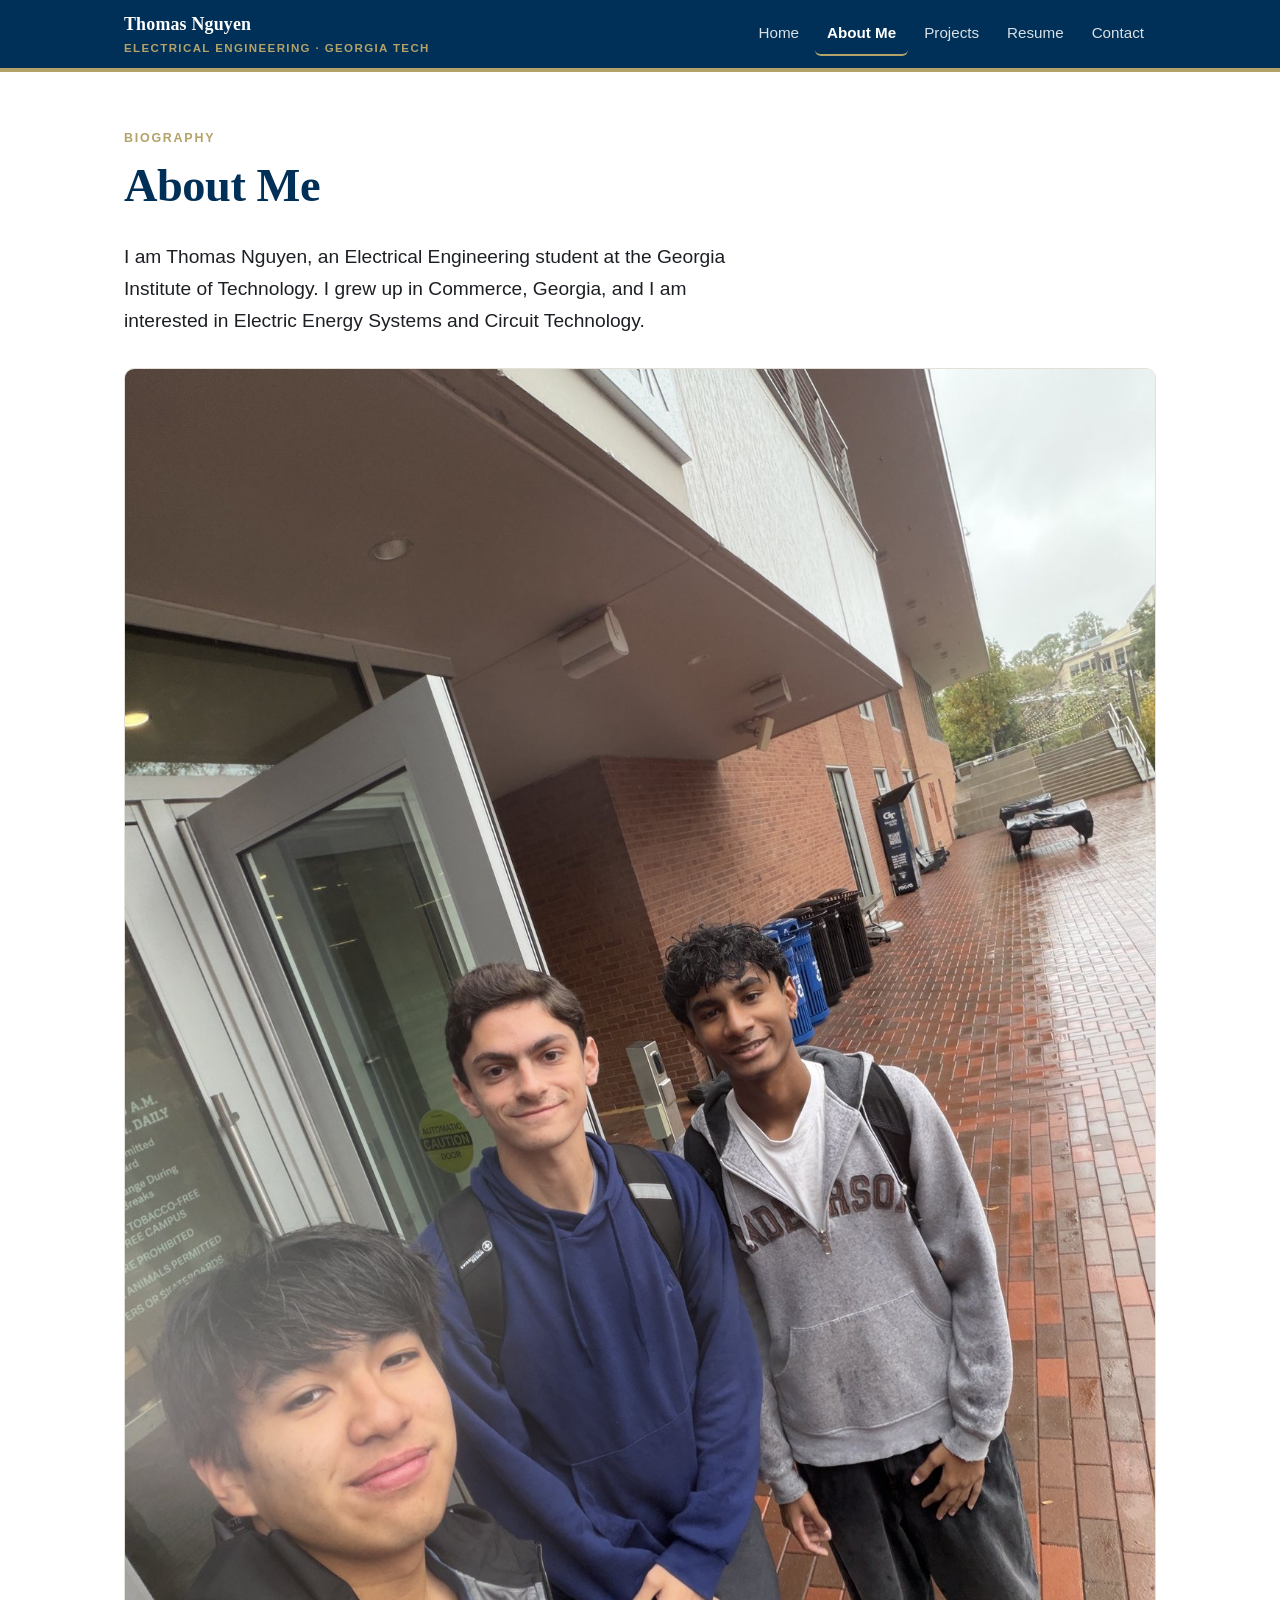
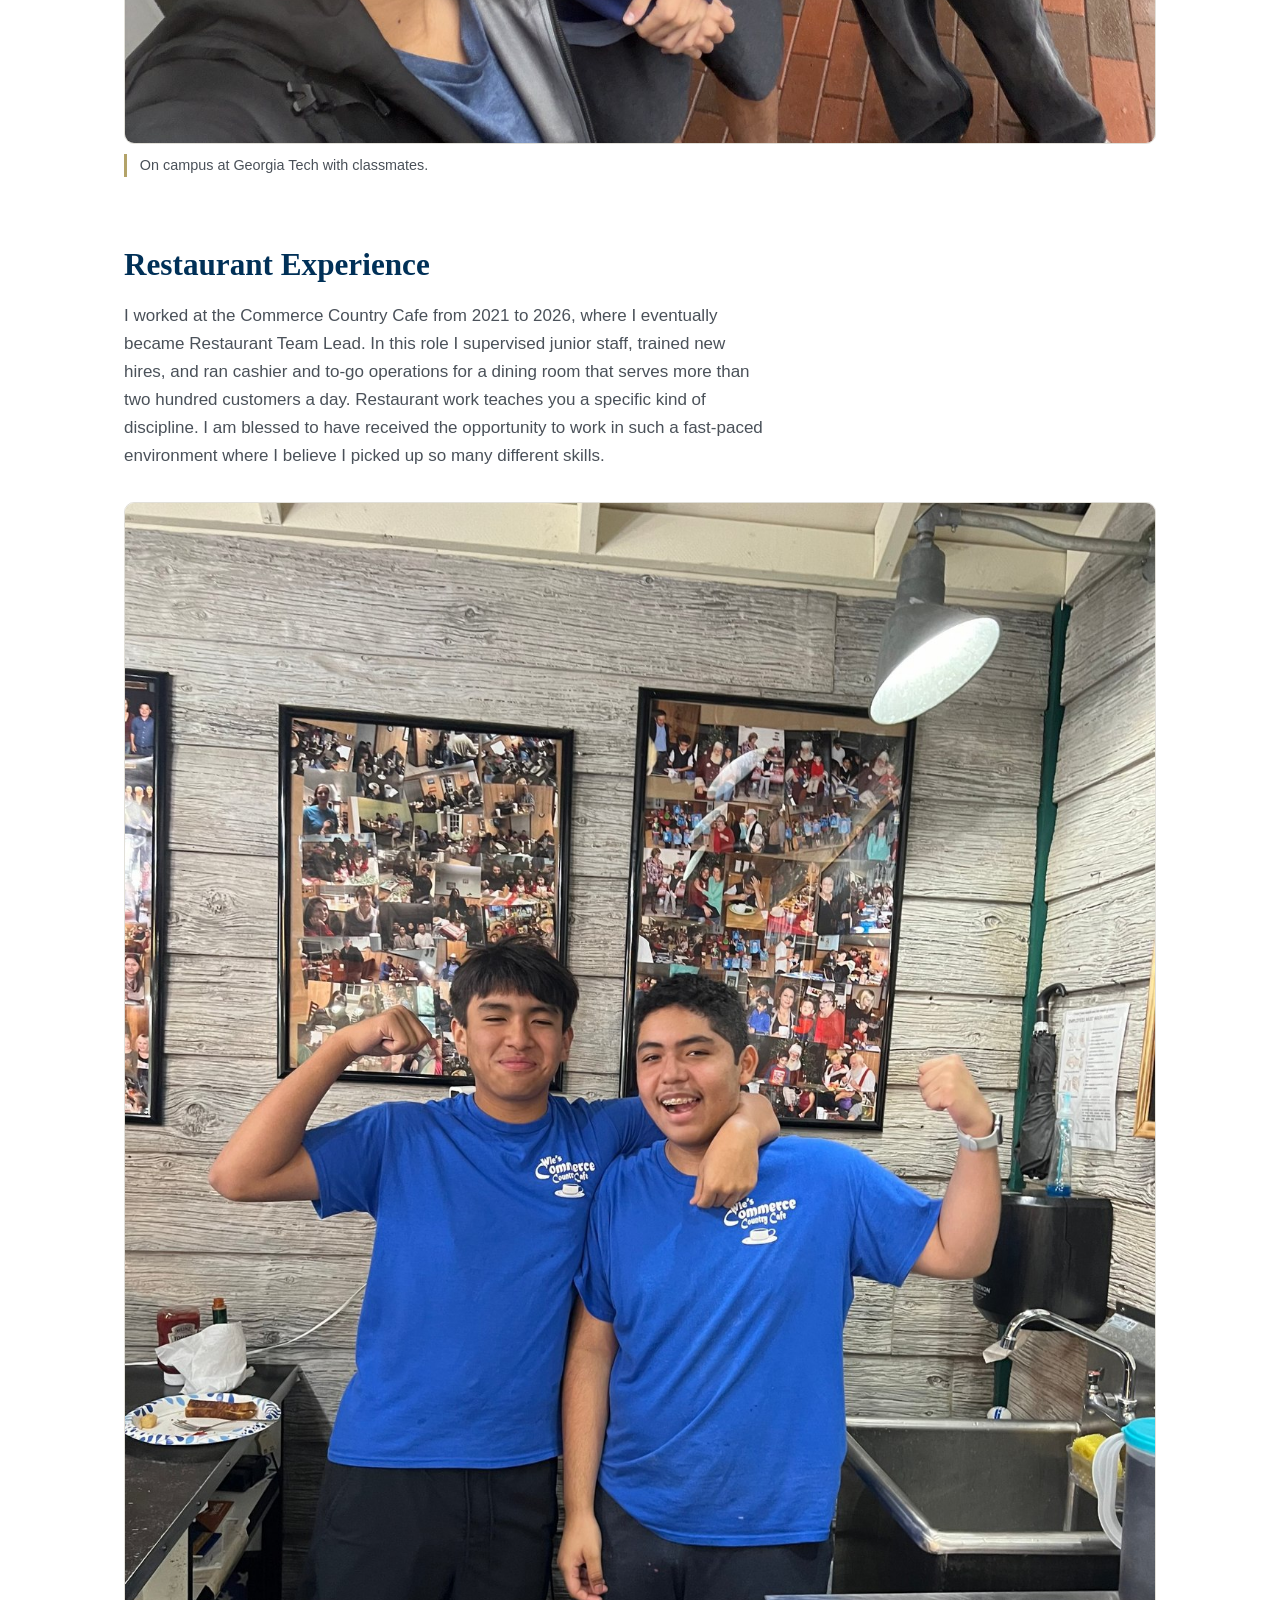
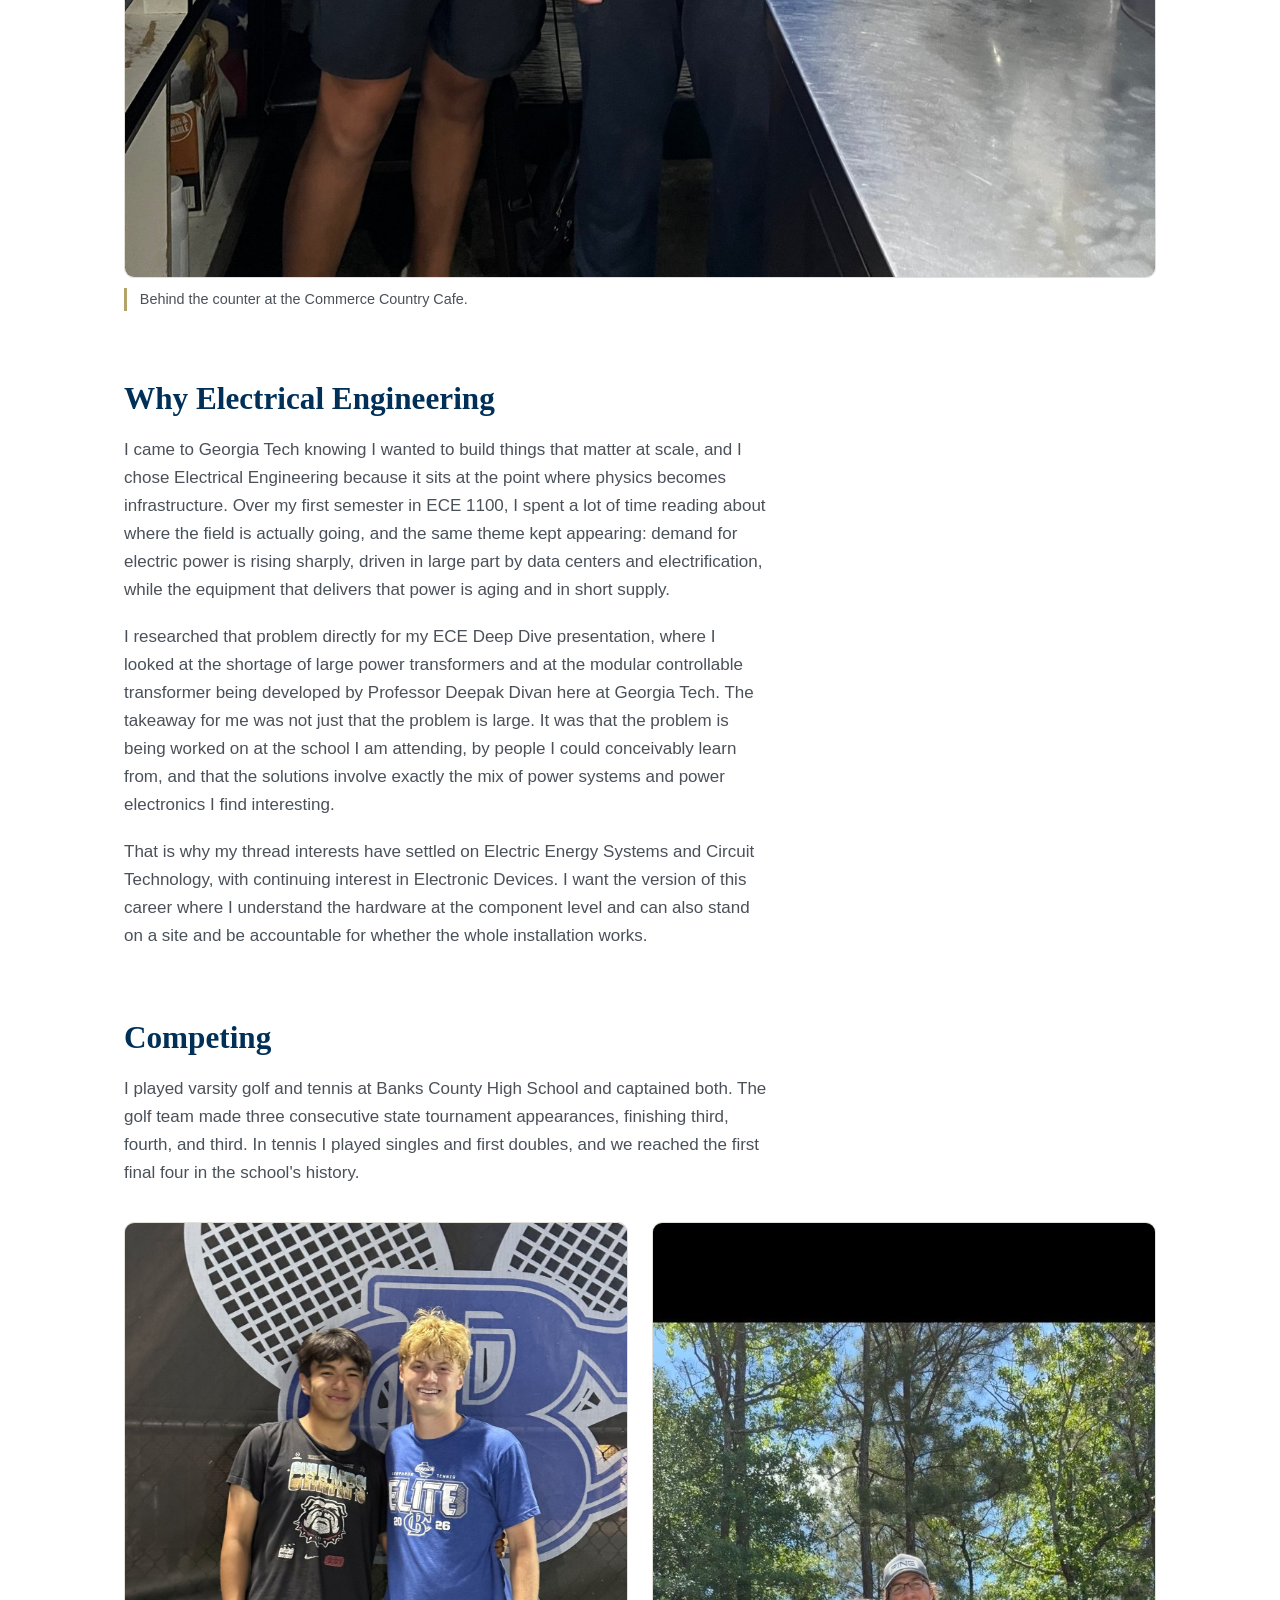
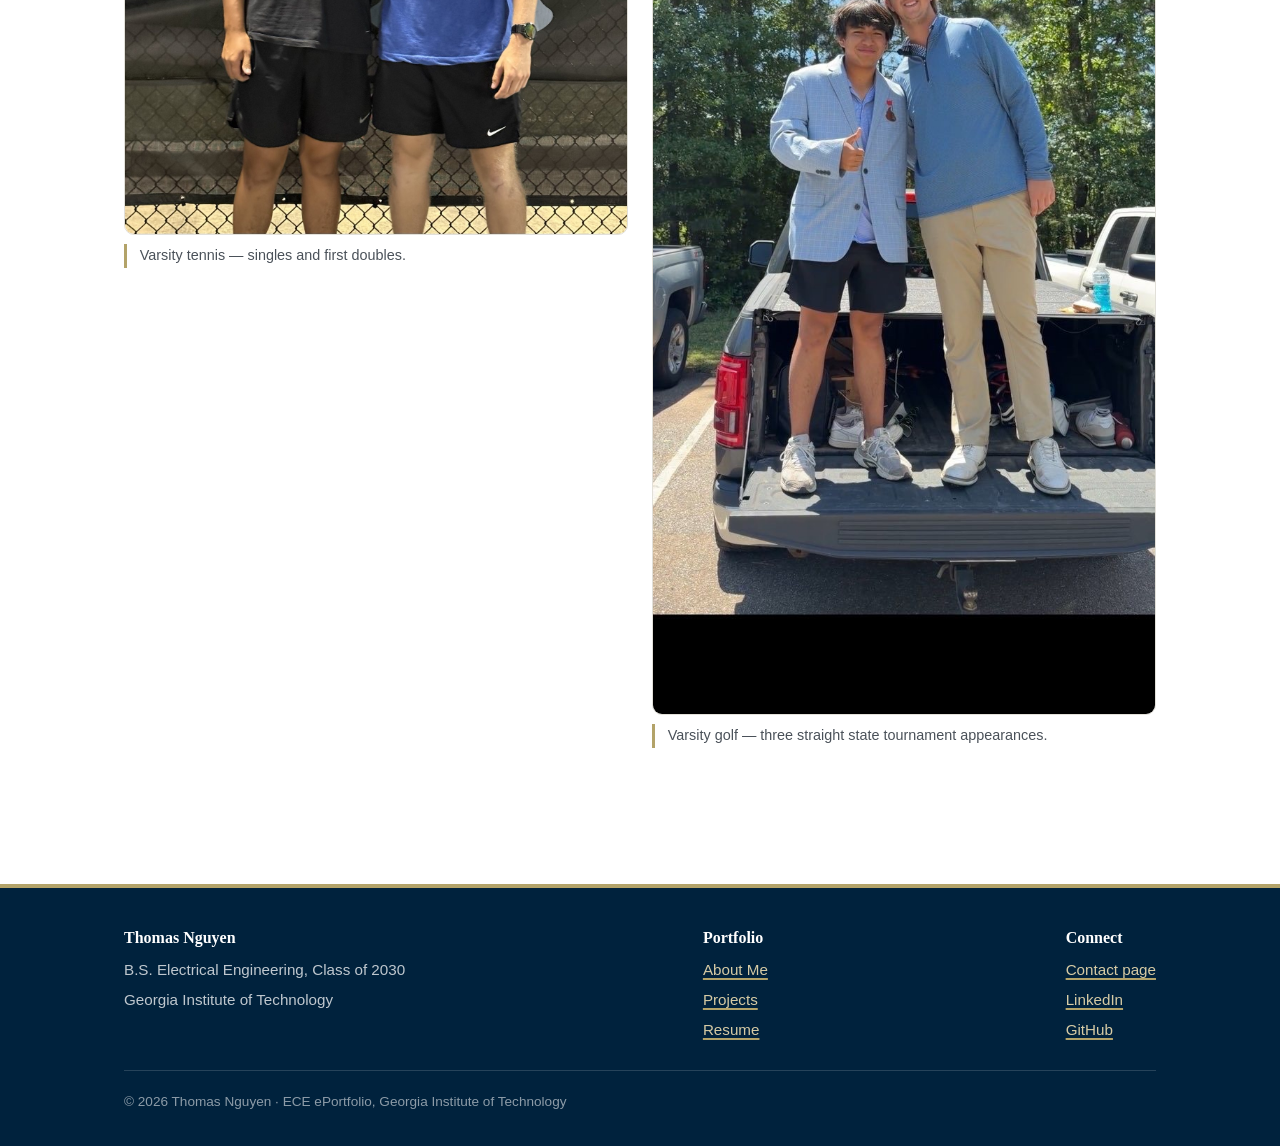
==== commit 11f5fe28: "Add Career Goals to home page, extend Discovery Project section, fix inconsistencies Co-Authored-By:" ====
--- a/about.html
+++ b/about.html
@@ -34,7 +34,7 @@
         <p class="eyebrow">Biography</p>
         <h1 style="margin-top:0">About Me</h1>
         <p class="lede">I am Thomas Nguyen, an Electrical Engineering student at the Georgia
-          Institute of Technology. I grew up in Commerce, Georgia, and I am interested in Electrical Energy Systems and Circuit Technology.</p>
+          Institute of Technology. I grew up in Commerce, Georgia, and I am interested in Electric Energy Systems and Circuit Technology.</p>
       </div>
 
       <figure>
@@ -44,8 +44,8 @@
 
       <div class="prose">
         <h2>Restaurant Experience</h2>
-        <p>I worked at the Commerce Country Cafe from 2021 - 2026, where eventually I took on Restaurant
-          Team Lead: Under this role I supervised junior staff, trained new hires, and ran cashier and to-go
+        <p>I worked at the Commerce Country Cafe from 2021 to 2026, where I eventually became Restaurant
+          Team Lead. In this role I supervised junior staff, trained new hires, and ran cashier and to-go
           operations for a dining room that serves more than two hundred customers a day.
           Restaurant work teaches you a specific kind of discipline. I am blessed to have received the
           opportunity to work in such a fast-paced environment where I believe I picked up so many
@@ -55,7 +55,7 @@
 
       <figure>
         <img src="assets/img/cafe.jpg" alt="Thomas Nguyen with a coworker in Commerce Country Cafe shirts behind the counter">
-        <figcaption>Behind the counter at the Commerce Country Cafe, where I have worked since 2021.</figcaption>
+        <figcaption>Behind the counter at the Commerce Country Cafe.</figcaption>
       </figure>
 
       <div class="prose">
